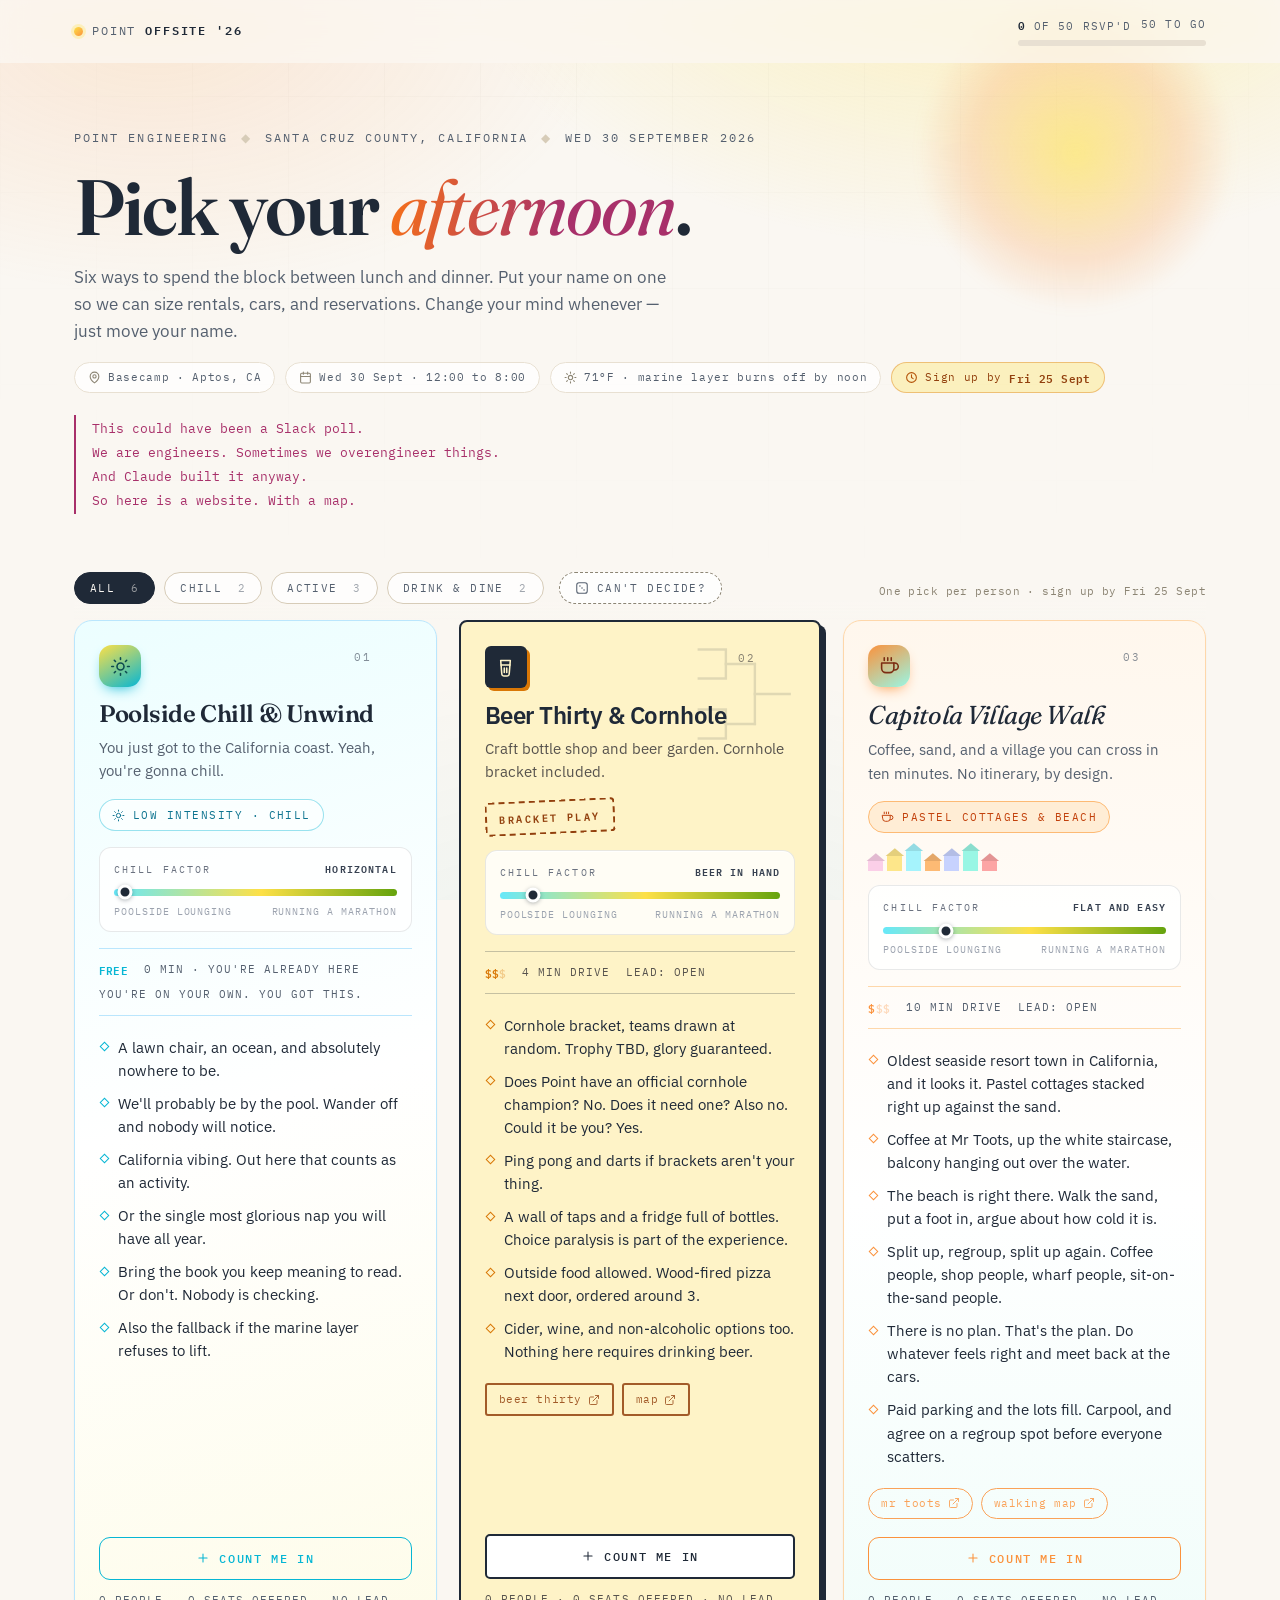
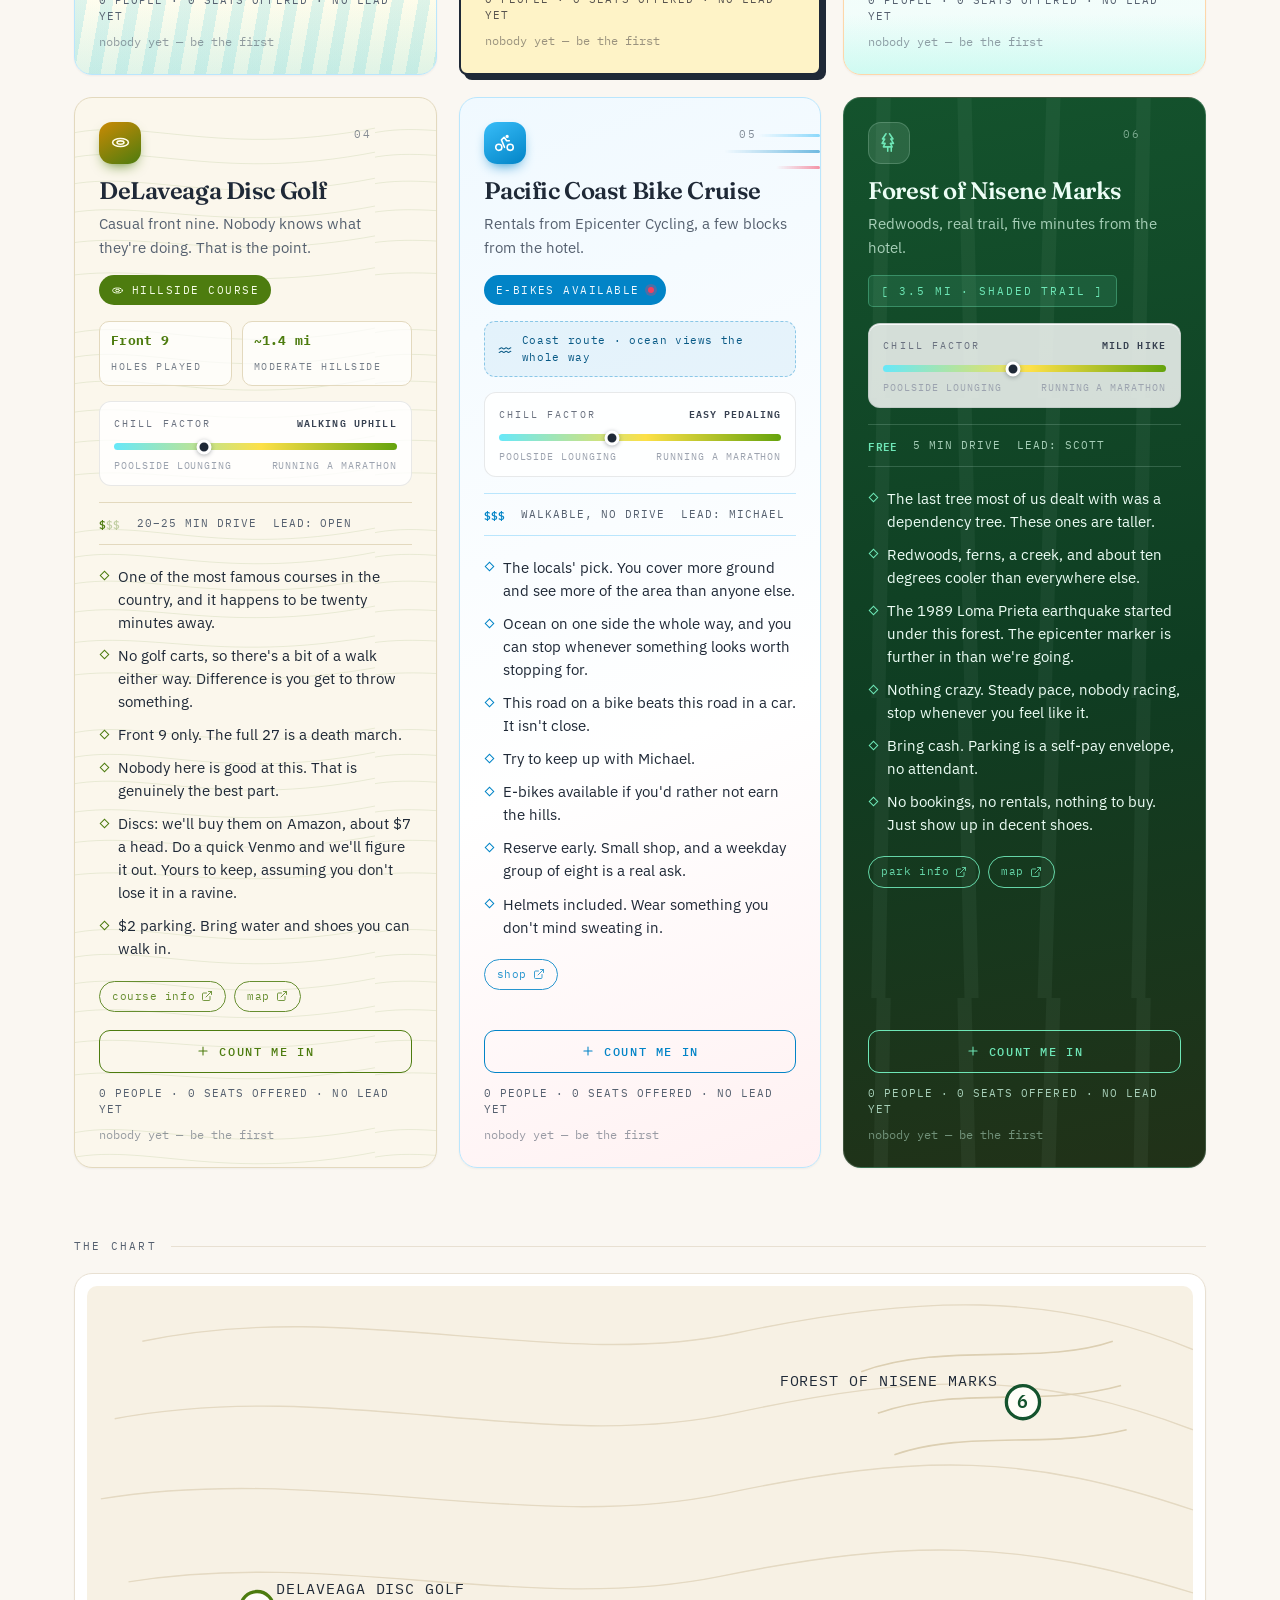
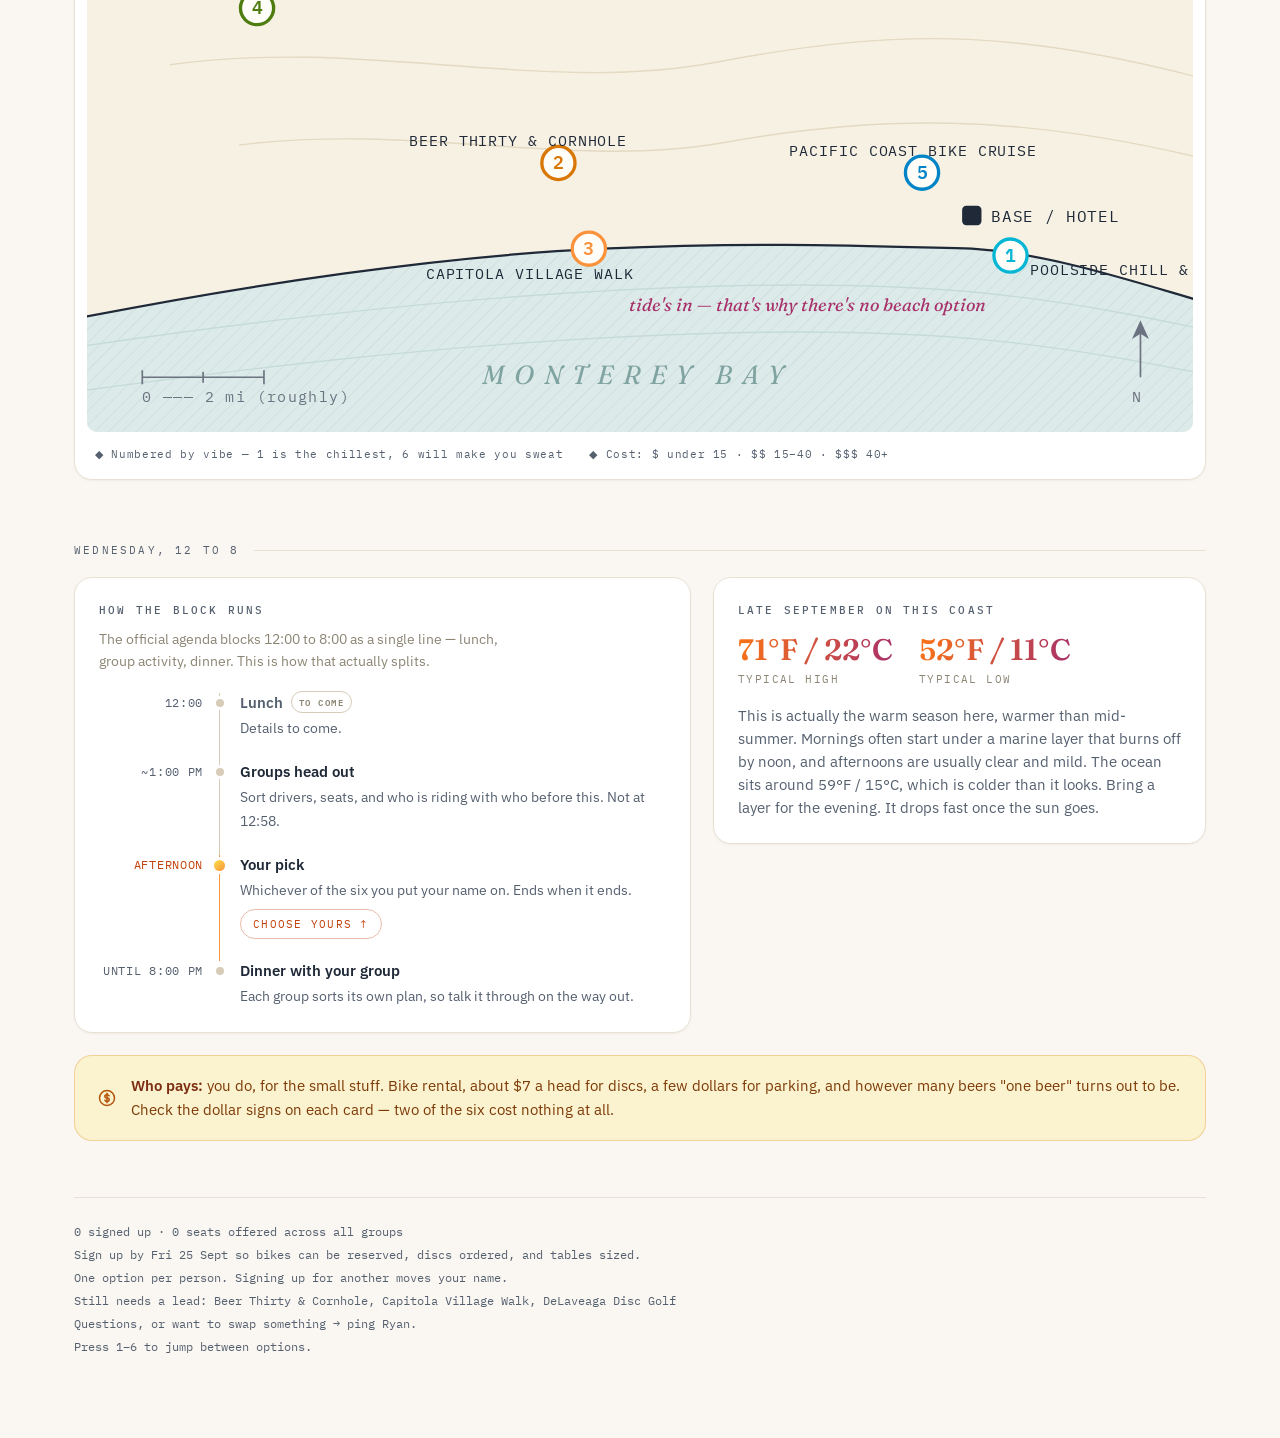
==== index.html @ a141d9a4 "Add offsite sign-up page with Google Sheet backend Co-authored-by: Cursor <cursoragent@cursor.com>" ====
<!DOCTYPE html>
<html lang="en">

<head>
    <meta charset="utf-8">
    <meta name="viewport" content="width=device-width, initial-scale=1">
    <title>Santa Cruz Offsite 2026 · Pick your afternoon</title>
    <meta name="description"
        content="Six ways to spend the afternoon at the Point engineering offsite in Aptos, California. Pick one.">
    <meta name="theme-color" content="#FAF7F2">

    <!-- Slack/link previews. og:image has to be absolute — relative paths
         unfurl unreliably. Update both URLs if the site moves. -->
    <meta property="og:type" content="website">
    <meta property="og:url" content="https://ryan-evans-point.github.io/eng-offsite-9-2026/">
    <meta property="og:title" content="Pick your afternoon">
    <meta property="og:description"
        content="Six ways to spend Wednesday afternoon in Santa Cruz County. Put your name on one.">
    <meta property="og:image" content="https://ryan-evans-point.github.io/eng-offsite-9-2026/og.png">
    <meta property="og:image:width" content="1200">
    <meta property="og:image:height" content="630">
    <meta name="twitter:card" content="summary_large_image">

    <link rel="preconnect" href="https://fonts.googleapis.com">
    <link rel="preconnect" href="https://fonts.gstatic.com" crossorigin>
    <link
        href="https://fonts.googleapis.com/css2?family=Fraunces:ital,opsz,wght@0,9..144,400;0,9..144,600;1,9..144,400;1,9..144,600&family=IBM+Plex+Mono:wght@400;500;600&family=IBM+Plex+Sans:wght@400;500;600&display=swap"
        rel="stylesheet">
    <link rel="stylesheet" href="styles.css">
    <link rel="icon"
        href="data:image/svg+xml,<svg xmlns='http://www.w3.org/2000/svg' viewBox='0 0 32 32'><circle cx='16' cy='16' r='11' fill='%23FDE047'/><circle cx='16' cy='16' r='7' fill='%23FB923C'/></svg>">
</head>

<body>

    <!-- ============================= sticky header ============================= -->
    <header class="topbar" id="topbar">
        <div class="wrap bar">
            <a class="brand" href="#top"><span class="mark"></span> Point <b>Offsite '26</b></a>

            <div class="bar-right">
                <div class="rsvp" title="Headcount across all six options">
                    <div class="rsvp-line"><span><b id="rsvpCount">0</b> of 50 RSVP'd</span><span id="rsvpLeft"></span>
                    </div>
                    <div class="rsvp-track" id="rsvpTrack"></div>
                </div>
            </div>
        </div>
    </header>

    <main class="wrap" id="top">

        <!-- ============================= hero ============================= -->
        <section class="hero">
            <div class="sun" aria-hidden="true"></div>

            <p class="eyebrow">
                <span>Point Engineering</span><span class="dot">◆</span>
                <span>Santa Cruz County, California</span><span class="dot">◆</span>
                <span>Wed 30 September 2026</span>
            </p>

            <h1>Pick your <em>afternoon</em>.</h1>

            <p class="standfirst">
                Six ways to spend the block between lunch and dinner. Put your name on one so we can size
                rentals, cars, and reservations. Change your mind whenever — just move your name.
            </p>

            <div class="venue">
                <span>
                    <svg viewBox="0 0 24 24" fill="none" stroke="currentColor" stroke-width="2" stroke-linecap="round"
                        stroke-linejoin="round" aria-hidden="true">
                        <path d="M20 10c0 6-8 12-8 12s-8-6-8-12a8 8 0 0 1 16 0Z" />
                        <circle cx="12" cy="10" r="3" />
                    </svg>
                    Basecamp · Aptos, CA
                </span>
                <span>
                    <svg viewBox="0 0 24 24" fill="none" stroke="currentColor" stroke-width="2" stroke-linecap="round"
                        stroke-linejoin="round" aria-hidden="true">
                        <rect x="3" y="4" width="18" height="18" rx="2" />
                        <path d="M16 2v4M8 2v4M3 10h18" />
                    </svg>
                    Wed 30 Sept · 12:00 to 8:00
                </span>
                <span>
                    <svg viewBox="0 0 24 24" fill="none" stroke="currentColor" stroke-width="2" stroke-linecap="round"
                        stroke-linejoin="round" aria-hidden="true">
                        <circle cx="12" cy="12" r="4" />
                        <path
                            d="M12 2v2M12 20v2M4.9 4.9l1.4 1.4M17.7 17.7l1.4 1.4M2 12h2M20 12h2M4.9 19.1l1.4-1.4M17.7 6.3l1.4-1.4" />
                    </svg>
                    71°F · marine layer burns off by noon
                </span>
                <span class="due">
                    <svg viewBox="0 0 24 24" fill="none" stroke="currentColor" stroke-width="2"
                        stroke-linecap="round" stroke-linejoin="round" aria-hidden="true">
                        <circle cx="12" cy="12" r="9" />
                        <path d="M12 7v5l3 2" />
                    </svg>
                    Sign up by <b id="deadlineChip"></b>
                </span>
            </div>

            <p class="confession">
                This could have been a Slack poll.<br>
                We are engineers. Sometimes we overengineer things.<br>
                And Claude built it anyway.<br>
                So here is a website. With a map.
            </p>

        </section>

        <!-- ============================= filters ============================= -->
        <div class="rail" role="group" aria-label="Filter activities">
            <button class="pill" data-filter="all" aria-pressed="true">All <span class="n">6</span></button>
            <button class="pill" data-filter="chill" aria-pressed="false">Chill <span class="n"></span></button>
            <button class="pill" data-filter="active" aria-pressed="false">Active <span class="n"></span></button>
            <button class="pill" data-filter="dine" aria-pressed="false">Drink &amp; Dine <span
                    class="n"></span></button>
            <button class="dice" id="pickForMe" type="button">
                <svg viewBox="0 0 24 24" fill="none" stroke="currentColor" stroke-width="1.8" stroke-linecap="round"
                    stroke-linejoin="round" aria-hidden="true">
                    <rect x="3" y="3" width="18" height="18" rx="4" />
                    <circle cx="8.5" cy="8.5" r="1.3" fill="currentColor" stroke="none" />
                    <circle cx="12" cy="12" r="1.3" fill="currentColor" stroke="none" />
                    <circle cx="15.5" cy="15.5" r="1.3" fill="currentColor" stroke="none" />
                </svg>
                Can't decide?
            </button>
            <span class="spacer"></span>
            <span class="hint" id="pickHint">One pick per person</span>
        </div>

        <!-- ============================= cards ============================= -->
        <div class="grid" id="grid"></div>

        <!-- ============================= map ============================= -->
        <section class="sec">
            <p class="sec-label">The chart</p>
            <div class="chart">
                <svg viewBox="0 0 800 540" role="img"
                    aria-label="Stylized chart of Aptos and the surrounding coast showing the six activity locations.">
                    <defs>
                        <pattern id="hatch" width="7" height="7" patternTransform="rotate(45)"
                            patternUnits="userSpaceOnUse">
                            <line x1="0" y1="0" x2="0" y2="7" stroke="#B7CBC9" stroke-width="1" />
                        </pattern>
                        <clipPath id="seaClip">
                            <path
                                d="M-20 460 C 120 432, 260 412, 373 407 S 560 405, 640 407 C 700 411, 760 432, 820 449 L 820 560 L -20 560 Z" />
                        </clipPath>
                    </defs>

                    <rect x="0" y="0" width="800" height="540" fill="#F7F1E4" />

                    <g fill="none" stroke="#E4D9C2" stroke-width="1">
                        <path d="M40 40 C 190 8, 340 62, 470 34 S 700 4, 800 46" />
                        <path d="M20 96 C 180 66, 330 122, 468 92 S 690 62, 800 104" />
                        <path d="M10 154 C 170 128, 320 180, 462 150 S 682 122, 800 162" />
                        <path d="M30 214 C 180 190, 320 238, 458 210 S 676 184, 800 222" />
                        <path d="M60 274 C 200 254, 330 296, 456 272 S 668 248, 800 282" />
                        <path d="M110 332 C 240 316, 350 350, 462 330 S 672 310, 800 340" />
                    </g>
                    <g fill="none" stroke="#DCCFB2" stroke-width="1.2">
                        <path d="M560 62 C 620 40, 690 58, 742 40" />
                        <path d="M572 92 C 628 72, 692 88, 748 72" />
                        <path d="M584 122 C 636 104, 694 118, 752 104" />
                    </g>

                    <g clip-path="url(#seaClip)">
                        <rect x="0" y="380" width="800" height="180" fill="#DCEAE9" />
                        <rect x="0" y="380" width="800" height="180" fill="url(#hatch)" opacity=".45" />
                        <g fill="none" stroke="#C6DBD9" stroke-width="1">
                            <path d="M-20 480 C 140 456, 300 438, 460 434 S 700 442, 820 468" />
                            <path d="M-20 512 C 140 490, 300 472, 460 468 S 700 476, 820 500" />
                        </g>
                    </g>

                    <path d="M-20 460 C 120 432, 260 412, 373 407 S 560 405, 640 407 C 700 411, 760 432, 820 449"
                        fill="none" stroke="#1F2937" stroke-width="1.6" />

                    <text x="286" y="505" font-family="Fraunces,Georgia,serif" font-style="italic" font-size="19"
                        letter-spacing="7" fill="#7FA3A0">MONTEREY BAY</text>
                    <text x="392" y="452" font-family="Fraunces,Georgia,serif" font-style="italic" font-size="13"
                        fill="#A8306A">tide's in — that's why there's no beach option</text>

                    <g stroke="#6B7280" fill="#6B7280">
                        <line x1="762" y1="500" x2="762" y2="466" stroke-width="1.2" />
                        <path d="M762 460 l5 11 l-5 -3 l-5 3 Z" />
                        <text x="756" y="518" font-family="IBM Plex Mono,monospace" font-size="11"
                            stroke="none">N</text>
                    </g>
                    <g stroke="#6B7280" stroke-width="1.2" fill="none">
                        <line x1="40" y1="500" x2="128" y2="500" />
                        <line x1="40" y1="495" x2="40" y2="505" />
                        <line x1="84" y1="496" x2="84" y2="504" />
                        <line x1="128" y1="495" x2="128" y2="505" />
                    </g>
                    <text x="40" y="518" font-family="IBM Plex Mono,monospace" font-size="10.5" letter-spacing="1"
                        fill="#6B7280">0 ——— 2 mi (roughly)</text>

                    <g>
                        <rect x="633" y="376" width="14" height="14" rx="3" fill="#1F2937" />
                        <text x="654" y="388" font-family="IBM Plex Mono,monospace" font-size="11.5" letter-spacing=".5"
                            fill="#1F2937">BASE / HOTEL</text>
                    </g>

                    <g id="pins"></g>
                </svg>
                <div class="legend">
                    <span>◆ Numbered by vibe — 1 is the chillest, 6 will make you sweat</span>
                    <span>◆ Cost: $ under 15 · $$ 15–40 · $$$ 40+</span>
                </div>
            </div>
        </section>

        <!-- ============================= conditions ============================= -->
        <section class="sec">
            <p class="sec-label">Wednesday, 12 to 8</p>
            <div class="strip">
                <div class="panel">
                    <h3>How the block runs</h3>
                    <p class="panel-note">The official agenda blocks 12:00 to 8:00 as a single line — lunch, group
                        activity, dinner. This is how that actually splits.</p>
                    <ul class="tl" id="schedule"></ul>
                </div>
                <div class="panel">
                    <h3>Late September on this coast</h3>
                    <div class="temps">
                        <span class="temp"><span class="v">71°F / 22°C</span><span class="k">Typical high</span></span>
                        <span class="temp"><span class="v">52°F / 11°C</span><span class="k">Typical low</span></span>
                    </div>
                    <p class="wx">
                        This is actually the warm season here, warmer than mid-summer. Mornings often start under a
                        marine layer that burns off by noon, and afternoons are usually clear and mild. The ocean sits
                        around 59°F / 15°C, which is colder than it looks. Bring a layer for the evening. It drops fast
                        once the sun goes.
                    </p>
                </div>
            </div>

            <div class="paynote">
                <svg viewBox="0 0 24 24" fill="none" stroke="currentColor" stroke-width="1.8" stroke-linecap="round"
                    stroke-linejoin="round" aria-hidden="true">
                    <circle cx="12" cy="12" r="9" />
                    <path
                        d="M14.6 9.4A2.6 2.6 0 0 0 12 8c-1.4 0-2.6.8-2.6 2s1.2 2 2.6 2 2.6.9 2.6 2-1.2 2-2.6 2a2.6 2.6 0 0 1-2.6-1.4" />
                    <path d="M12 6.4v11.2" />
                </svg>
                <p>
                    <b>Who pays:</b> you do, for the small stuff. Bike rental, about $7 a head for discs, a few dollars
                    for parking, and however many beers "one beer" turns out to be. Check the dollar signs on each card
                    — two of the six cost nothing at all.
                </p>
            </div>
        </section>

        <p class="foot" id="foot"></p>
    </main>

    <!-- ============================= sign-up modal ============================= -->
    <div class="scrim" id="scrim" role="dialog" aria-modal="true" aria-labelledby="modalTitle">
        <div class="modal" role="document">
            <div class="modal-top">
                <span class="glyph" id="modalGlyph" aria-hidden="true"></span>
                <div>
                    <h3 id="modalTitle">—</h3>
                    <p class="sub" id="modalSub">Sign up</p>
                </div>
            </div>

            <div class="moving" id="moving">
                <svg viewBox="0 0 24 24" fill="none" stroke="currentColor" stroke-width="2" stroke-linecap="round"
                    stroke-linejoin="round" aria-hidden="true">
                    <path d="M12 9v4M12 17h.01" />
                    <path d="M10.3 3.9 1.8 18a2 2 0 0 0 1.7 3h17a2 2 0 0 0 1.7-3L13.7 3.9a2 2 0 0 0-3.4 0Z" />
                </svg>
                <span id="movingText"></span>
            </div>

            <div class="f">
                <label for="fName">Your name</label>
                <input type="text" id="fName" placeholder="e.g. Ryan Evans" autocomplete="off" spellcheck="false">
                <label class="check" style="margin-top:10px">
                    <input type="checkbox" id="fAnon"> Keep me anonymous. I'll still count toward the headcount.
                </label>
            </div>

            <div class="f">
                <label class="check">
                    <input type="checkbox" id="fDrive"> I have a vehicle and can shuttle people
                </label>
                <div class="seatrow">
                    <label for="fSeats">Open seats</label>
                    <input type="number" id="fSeats" min="0" max="12" step="1" value="3" disabled>
                </div>
                <p class="hint">Not counting yourself.</p>
            </div>

            <div class="f">
                <label class="check">
                    <input type="checkbox" id="fLead"> I'll lead this one, including sorting lunch and dinner for the
                    group
                </label>
            </div>

            <div class="f">
                <label for="fNote">Anything else? (optional)</label>
                <textarea id="fNote" placeholder="Timing constraints, gear you can bring, questions…"></textarea>
            </div>

            <p class="err" id="fErr"></p>

            <div class="acts">
                <button class="btn btn-quiet" id="btnCancel" type="button">Cancel</button>
                <button class="btn btn-primary" id="btnSave" type="button">Sign me up</button>
            </div>
            <button class="btn btn-leave" id="btnLeave" type="button">Take my name off this one</button>
        </div>
    </div>

    <div class="toast" id="toast" role="status" aria-live="polite"></div>

    <script src="app.js"></script>
</body>

</html>
---- styles.css ----
/* ============================================================
   Santa Cruz Offsite — California Sun & Tech Editorial
   ============================================================ */

:root {
    --sand: #FAF7F2;
    --sand-2: #F4EEE4;
    --paper: #FFFFFF;

    --ink: #1F2937;
    --ink-2: #55606F;
    --ink-3: #8C8574;

    --line: #E8E0D2;
    --line-2: #D7CCB8;

    --accent: #A8306A;
    --kelp: #3F6B54;

    --shadow-sm: 0 1px 2px rgba(31, 41, 55, .05);
    --shadow-md: 0 6px 20px -8px rgba(31, 41, 55, .18);
    --shadow-lg: 0 22px 48px -20px rgba(31, 41, 55, .32);

    --spring: cubic-bezier(.34, 1.4, .64, 1);
    --ease: cubic-bezier(.2, .8, .25, 1);

    --radius: 18px;
}

* {
    box-sizing: border-box
}

html {
    -webkit-text-size-adjust: 100%;
    scroll-behavior: smooth;
    /* clip (not hidden) so the hero sun can bleed off-canvas without killing sticky */
    overflow-x: clip;
}

body {
    margin: 0;
    background: var(--sand);
    color: var(--ink);
    font-family: "IBM Plex Sans", system-ui, -apple-system, sans-serif;
    font-size: 16px;
    line-height: 1.55;
    -webkit-font-smoothing: antialiased;
}

/* organic grid + sun wash */
body::before {
    content: "";
    position: fixed;
    inset: 0;
    z-index: -2;
    pointer-events: none;
    background:
        radial-gradient(900px 520px at 78% -8%, rgba(253, 224, 71, .34), transparent 62%),
        radial-gradient(760px 460px at 12% 2%, rgba(251, 146, 60, .16), transparent 60%),
        radial-gradient(1100px 700px at 50% 120%, rgba(6, 182, 212, .07), transparent 60%);
}

body::after {
    content: "";
    position: fixed;
    inset: 0;
    z-index: -1;
    pointer-events: none;
    opacity: .5;
    background-image:
        linear-gradient(to right, rgba(140, 133, 116, .09) 1px, transparent 1px),
        linear-gradient(to bottom, rgba(140, 133, 116, .09) 1px, transparent 1px);
    background-size: 96px 96px;
    -webkit-mask-image: radial-gradient(1200px 800px at 50% 0%, #000 0%, transparent 78%);
    mask-image: radial-gradient(1200px 800px at 50% 0%, #000 0%, transparent 78%);
}

.mono {
    font-family: "IBM Plex Mono", ui-monospace, monospace
}

.wrap {
    max-width: 1180px;
    margin: 0 auto;
    padding: 0 24px
}

a {
    color: inherit
}

::selection {
    background: rgba(253, 224, 71, .55)
}

/* ------------------------------------------------------------
   Sticky header
   ------------------------------------------------------------ */
.topbar {
    position: sticky;
    top: 0;
    z-index: 40;
    background: rgba(250, 247, 242, .82);
    backdrop-filter: saturate(180%) blur(14px);
    -webkit-backdrop-filter: saturate(180%) blur(14px);
    border-bottom: 1px solid transparent;
    transition: border-color .25s, box-shadow .25s;
}

.topbar.stuck {
    border-bottom-color: var(--line);
    box-shadow: 0 8px 24px -22px rgba(31, 41, 55, .5)
}

.bar {
    display: flex;
    align-items: center;
    gap: 18px;
    height: 62px
}

.brand {
    display: flex;
    align-items: center;
    gap: 9px;
    font-family: "IBM Plex Mono", monospace;
    font-size: 11.5px;
    letter-spacing: .16em;
    text-transform: uppercase;
    color: var(--ink-2);
    text-decoration: none;
    white-space: nowrap;
}

.brand b {
    color: var(--ink);
    font-weight: 600
}

.brand .mark {
    width: 9px;
    height: 9px;
    border-radius: 50%;
    background: linear-gradient(140deg, #FDE047, #FB923C);
    box-shadow: 0 0 0 3px rgba(253, 224, 71, .28);
    flex: 0 0 auto;
}

.bar-right {
    margin-left: auto;
    display: flex;
    align-items: center;
    gap: 14px
}

.rsvp {
    display: flex;
    flex-direction: column;
    gap: 5px;
    min-width: 168px
}

.rsvp-line {
    font-family: "IBM Plex Mono", monospace;
    font-size: 11px;
    letter-spacing: .1em;
    text-transform: uppercase;
    color: var(--ink-2);
    display: flex;
    justify-content: space-between;
    gap: 10px;
}

.rsvp-line b {
    color: var(--ink);
    font-weight: 600
}

.rsvp-track {
    display: flex;
    gap: 1.5px;
    height: 6px;
    border-radius: 99px;
    background: var(--line);
    overflow: hidden;
    cursor: default;
}

.rsvp-track i {
    display: block;
    height: 100%;
    width: 0;
    transition: width .7s var(--ease);
}

.rsvp-track i:first-child {
    border-radius: 99px 0 0 99px
}

.rsvp-track i:last-child {
    border-radius: 0 99px 99px 0
}

:focus-visible {
    outline: 2px solid var(--ink);
    outline-offset: 2px;
    border-radius: 4px
}

/* ------------------------------------------------------------
   Hero
   ------------------------------------------------------------ */
.hero {
    padding: 66px 0 10px;
    position: relative
}

.sun {
    position: absolute;
    top: -70px;
    right: -30px;
    width: 320px;
    height: 320px;
    border-radius: 50%;
    background: radial-gradient(circle at 50% 50%, rgba(253, 224, 71, .55), rgba(251, 146, 60, .22) 46%, transparent 70%);
    filter: blur(6px);
    pointer-events: none;
    animation: breathe 9s ease-in-out infinite;
}

@keyframes breathe {

    50% {
        transform: scale(1.08)
    }
}

.eyebrow {
    display: flex;
    flex-wrap: wrap;
    align-items: center;
    gap: 8px 13px;
    font-family: "IBM Plex Mono", monospace;
    font-size: 11.5px;
    letter-spacing: .18em;
    text-transform: uppercase;
    color: var(--ink-2);
    margin: 0 0 22px;
}

.eyebrow .dot {
    color: var(--line-2)
}

h1 {
    font-family: Fraunces, Georgia, serif;
    font-optical-sizing: auto;
    font-weight: 600;
    font-size: clamp(2.7rem, 7.2vw, 4.9rem);
    line-height: .96;
    letter-spacing: -.025em;
    margin: 0 0 20px;
    max-width: 15ch;
}

h1 em {
    font-style: italic;
    font-weight: 400;
    background: linear-gradient(100deg, #F97316, #A8306A 60%);
    -webkit-background-clip: text;
    background-clip: text;
    color: transparent;
}

.standfirst {
    font-size: 1.08rem;
    max-width: 60ch;
    margin: 0 0 18px;
    color: var(--ink-2)
}

.venue {
    display: flex;
    flex-wrap: wrap;
    gap: 8px 10px;
    margin: 0 0 22px
}

.venue span {
    display: inline-flex;
    align-items: center;
    gap: 7px;
    background: rgba(255, 255, 255, .72);
    border: 1px solid var(--line);
    border-radius: 99px;
    padding: 6px 13px;
    font-family: "IBM Plex Mono", monospace;
    font-size: 11px;
    letter-spacing: .06em;
    color: var(--ink-2);
}

.venue svg {
    width: 13px;
    height: 13px;
    color: var(--ink-3)
}

.venue .due {
    background: rgba(253, 224, 71, .3);
    border-color: rgba(217, 119, 6, .4);
    color: #92400E
}

.venue .due svg {
    color: #B45309
}

.venue .due b {
    font-weight: 600;
    letter-spacing: .04em
}

.confession {
    font-family: "IBM Plex Mono", monospace;
    font-size: 12.5px;
    line-height: 1.9;
    color: var(--accent);
    border-left: 2px solid var(--accent);
    padding: 2px 0 2px 16px;
    margin: 0 0 34px;
    max-width: 62ch;
}

/* ------------------------------------------------------------
   Filter rail
   ------------------------------------------------------------ */
.rail {
    position: sticky;
    top: 62px;
    z-index: 30;
    display: flex;
    flex-wrap: wrap;
    align-items: center;
    gap: 9px;
    padding: 14px 0 16px;
    background: linear-gradient(var(--sand) 70%, rgba(250, 247, 242, 0));
}

.pill {
    font-family: "IBM Plex Mono", monospace;
    font-size: 11px;
    letter-spacing: .13em;
    text-transform: uppercase;
    background: rgba(255, 255, 255, .8);
    border: 1px solid var(--line-2);
    color: var(--ink-2);
    padding: 8px 15px;
    border-radius: 99px;
    cursor: pointer;
    transition: transform .3s var(--spring), background .18s, color .18s, border-color .18s;
}

.pill:hover {
    transform: translateY(-2px);
    border-color: var(--ink-3)
}

.pill[aria-pressed=true] {
    background: var(--ink);
    border-color: var(--ink);
    color: var(--sand)
}

.pill .n {
    opacity: .55;
    margin-left: 7px
}

.dice {
    display: inline-flex;
    align-items: center;
    gap: 8px;
    font-family: "IBM Plex Mono", monospace;
    font-size: 11px;
    letter-spacing: .13em;
    text-transform: uppercase;
    background: rgba(255, 255, 255, .8);
    border: 1px dashed var(--ink-3);
    color: var(--ink-2);
    padding: 8px 15px;
    border-radius: 99px;
    cursor: pointer;
    margin-left: 6px;
    transition: transform .3s var(--spring), color .18s, border-color .18s, background .18s;
}

.dice svg {
    width: 14px;
    height: 14px
}

.dice:hover {
    transform: translateY(-2px) rotate(-2deg);
    color: var(--ink);
    border-color: var(--ink);
    border-style: solid;
}

.dice:disabled {
    opacity: .55;
    cursor: default;
    transform: none
}

.rail .spacer {
    flex: 1
}

.rail .hint {
    font-family: "IBM Plex Mono", monospace;
    font-size: 11px;
    color: var(--ink-3);
    letter-spacing: .04em
}

/* ------------------------------------------------------------
   Card grid
   ------------------------------------------------------------ */
.grid {
    display: grid;
    grid-template-columns: repeat(auto-fill, minmax(340px, 1fr));
    gap: 22px;
    padding-bottom: 8px;
}

.card {
    --accent: var(--ink);
    --accent-2: var(--ink-2);
    --surface: var(--paper);
    --card-ink: var(--ink);
    --card-ink-2: var(--ink-2);
    --card-line: var(--line);

    position: relative;
    isolation: isolate;
    overflow: hidden;
    display: flex;
    flex-direction: column;
    background: var(--surface);
    color: var(--card-ink);
    border: 1px solid var(--card-line);
    border-radius: var(--radius);
    padding: 24px 24px 20px;
    box-shadow: var(--shadow-sm);
    scroll-margin-top: 130px;
    transition: transform .4s var(--spring), box-shadow .35s var(--ease), border-color .25s, opacity .3s;
}

.card:hover,
.card.lit {
    transform: translateY(-5px);
    box-shadow: var(--shadow-md);
    border-color: var(--accent)
}

.card.hidden {
    display: none
}

/* dim the roads not taken once you've picked */
.grid.picked .card:not(.mine) {
    opacity: .62
}

.grid.picked .card:not(.mine):hover {
    opacity: 1
}

.card.mine {
    border-color: var(--accent);
    box-shadow: 0 0 0 2px var(--accent), var(--shadow-md)
}

.card-head {
    display: flex;
    align-items: flex-start;
    gap: 12px;
    margin-bottom: 14px
}

.glyph {
    width: 42px;
    height: 42px;
    flex: 0 0 42px;
    border-radius: 13px;
    display: grid;
    place-items: center;
    background: var(--accent);
    color: #fff;
    box-shadow: 0 6px 14px -6px var(--accent);
}

.glyph svg {
    width: 21px;
    height: 21px
}

.share {
    background: transparent;
    border: 1px solid var(--card-line);
    border-radius: 50%;
    width: 28px;
    height: 28px;
    flex: 0 0 28px;
    display: grid;
    place-items: center;
    color: var(--card-ink-2);
    cursor: pointer;
    opacity: 0;
    transition: opacity .2s, color .18s, border-color .18s, transform .3s var(--spring);
}

.share svg {
    width: 14px;
    height: 14px
}

.card:hover .share,
.card:focus-within .share {
    opacity: .75
}

.share:hover {
    opacity: 1 !important;
    color: var(--accent);
    border-color: var(--accent);
    transform: translateY(-2px)
}

.share:focus-visible {
    opacity: 1
}

.card-num {
    margin-left: auto;
    font-family: "IBM Plex Mono", monospace;
    font-size: 11px;
    letter-spacing: .16em;
    color: var(--card-ink-2);
    opacity: .7;
    padding-top: 4px;
}

.card h2 {
    font-family: Fraunces, Georgia, serif;
    font-weight: 600;
    font-size: 1.5rem;
    line-height: 1.1;
    letter-spacing: -.018em;
    margin: 0;
}

.tagline {
    color: var(--card-ink-2);
    font-size: .95rem;
    margin: 8px 0 16px
}

/* theme badge */
.badge {
    display: inline-flex;
    align-items: center;
    gap: 8px;
    font-family: "IBM Plex Mono", monospace;
    font-size: 10.5px;
    letter-spacing: .14em;
    text-transform: uppercase;
    padding: 7px 12px;
    border-radius: 99px;
    background: var(--accent);
    color: #fff;
    margin-bottom: 16px;
    align-self: flex-start;
}

.badge svg {
    width: 13px;
    height: 13px
}

/* chill factor — same treatment on every card, themes deliberately don't touch it */
.gauge {
    background: rgba(255, 255, 255, .82);
    border: 1px solid rgba(31, 41, 55, .1);
    border-radius: 12px;
    padding: 13px 14px 11px;
    margin-bottom: 16px;
    box-shadow: inset 0 1px 0 rgba(255, 255, 255, .9);
}

.gauge-h {
    display: flex;
    align-items: baseline;
    justify-content: space-between;
    gap: 10px;
    font-family: "IBM Plex Mono", monospace;
    font-size: 9.5px;
    letter-spacing: .22em;
    text-transform: uppercase;
    color: #6B7280;
    margin-bottom: 11px;
}

.gauge-h b {
    font-size: 9.5px;
    letter-spacing: .12em;
    color: #374151;
    font-weight: 600;
    white-space: nowrap;
}

.gauge-h>span {
    white-space: nowrap
}

.gauge-track {
    position: relative;
    height: 7px;
    border-radius: 99px;
    background: linear-gradient(90deg, #67E8F9 0%, #FDE047 52%, #65A30D 100%);
}

.gauge-dot {
    position: absolute;
    top: 50%;
    width: 15px;
    height: 15px;
    border-radius: 50%;
    background: #1F2937;
    border: 3px solid #fff;
    transform: translate(-50%, -50%);
    box-shadow: 0 1px 4px rgba(31, 41, 55, .35);
}

.gauge-ends {
    display: flex;
    justify-content: space-between;
    gap: 10px;
    margin-top: 9px;
    font-family: "IBM Plex Mono", monospace;
    font-size: 9.5px;
    letter-spacing: .1em;
    text-transform: uppercase;
    color: #9CA3AF;
}

/* meta chips */
.chips {
    display: flex;
    flex-wrap: wrap;
    gap: 8px 16px;
    align-items: center;
    padding: 12px 0;
    border-top: 1px solid var(--card-line);
    border-bottom: 1px solid var(--card-line);
    font-family: "IBM Plex Mono", monospace;
    font-size: 11px;
    letter-spacing: .09em;
    text-transform: uppercase;
    color: var(--card-ink-2);
}

.chips .cost {
    color: var(--accent);
    font-weight: 600;
    letter-spacing: .02em
}

.chips .cost .off {
    opacity: .32
}

ul.notes {
    margin: 15px 0 0;
    padding: 0;
    list-style: none;
    font-size: .93rem
}

ul.notes li {
    position: relative;
    padding: 5px 0 5px 19px;
    color: var(--card-ink)
}

ul.notes li::before {
    content: "";
    position: absolute;
    left: 2px;
    top: 12.5px;
    width: 5px;
    height: 5px;
    border: 1px solid var(--accent);
    transform: rotate(45deg);
}

.links {
    margin-top: 15px;
    display: flex;
    flex-wrap: wrap;
    gap: 8px
}

.links a {
    display: inline-flex;
    align-items: center;
    gap: 6px;
    font-family: "IBM Plex Mono", monospace;
    font-size: 11px;
    letter-spacing: .05em;
    text-decoration: none;
    color: var(--accent);
    border: 1px solid currentColor;
    border-radius: 99px;
    padding: 6px 12px;
    opacity: .85;
    transition: transform .3s var(--spring), opacity .18s, background .18s;
}

.links a:hover {
    opacity: 1;
    transform: translateY(-2px)
}

.links a svg {
    width: 12px;
    height: 12px
}

/* footer of card */
.card-foot {
    margin-top: auto;
    padding-top: 18px
}

.join {
    width: 100%;
    display: flex;
    align-items: center;
    justify-content: center;
    gap: 9px;
    font-family: "IBM Plex Mono", monospace;
    font-size: 11.5px;
    letter-spacing: .14em;
    text-transform: uppercase;
    font-weight: 500;
    padding: 13px;
    border: 1.5px solid var(--accent);
    border-radius: 11px;
    background: transparent;
    color: var(--accent);
    cursor: pointer;
    transition: transform .3s var(--spring), background .18s, color .18s;
}

.join svg {
    width: 14px;
    height: 14px
}

.join:hover {
    background: var(--accent);
    color: #fff;
    transform: translateY(-2px)
}

.card.mine .join {
    background: var(--accent);
    color: #fff
}

.card.mine .join:hover {
    background: transparent;
    color: var(--accent)
}

.swap-note {
    margin: 9px 0 0;
    font-family: "IBM Plex Mono", monospace;
    font-size: 10.5px;
    letter-spacing: .05em;
    color: var(--card-ink-2);
    opacity: .8;
    display: none;
}

.grid.picked .card:not(.mine) .swap-note {
    display: block
}

.tally {
    margin-top: 12px;
    font-family: "IBM Plex Mono", monospace;
    font-size: 10.5px;
    letter-spacing: .1em;
    text-transform: uppercase;
    color: var(--card-ink-2);
}

.roster {
    margin-top: 7px;
    font-family: "IBM Plex Mono", monospace;
    font-size: 11.5px;
    color: var(--card-ink-2);
    line-height: 1.95;
    min-height: 1.9em;
}

.who {
    display: inline-flex;
    align-items: center;
    gap: 4px;
    color: var(--card-ink);
    margin-right: 4px
}

.ico {
    width: 16px;
    height: 11px;
    color: var(--accent);
    flex: 0 0 auto
}

.seats {
    color: var(--accent);
    font-weight: 600
}

.star {
    color: var(--accent)
}

.sep {
    opacity: .35;
    margin: 0 2px
}

.rnotes {
    margin-top: 8px;
    font-family: "IBM Plex Mono", monospace;
    font-size: 11px;
    color: var(--card-ink-2);
    line-height: 1.8
}

.rnotes span {
    display: block;
    font-style: italic
}

/* "you're in" flag */
.flag {
    position: absolute;
    top: 16px;
    right: -34px;
    transform: rotate(38deg);
    background: var(--accent);
    color: #fff;
    font-family: "IBM Plex Mono", monospace;
    font-size: 9.5px;
    letter-spacing: .18em;
    text-transform: uppercase;
    padding: 5px 38px;
    opacity: 0;
    transition: opacity .25s;
    z-index: 3;
}

.card.mine .flag {
    opacity: 1
}

/* ------------------------------------------------------------
   Card 1 — Poolside Chill (Mid-century resort)
   ------------------------------------------------------------ */
.t-pool {
    --accent: #06B6D4;
    --accent-2: #0E7490;
    --surface: linear-gradient(165deg, #ECFEFF 0%, #FFFFFF 46%, #FEFCE8 100%);
    --card-line: #BAE6FD;
}

.t-pool .badge {
    background: rgba(255, 255, 255, .55);
    color: #0E7490;
    border: 1px solid rgba(6, 182, 212, .4);
    backdrop-filter: blur(8px);
    -webkit-backdrop-filter: blur(8px);
    box-shadow: inset 0 1px 0 rgba(255, 255, 255, .9);
}

.t-pool .glyph {
    background: linear-gradient(150deg, #FDE047, #06B6D4);
    color: #0c4a4f
}

.t-pool .glyph svg {
    animation: spin 22s linear infinite
}

@keyframes spin {
    to {
        transform: rotate(360deg)
    }
}

.t-pool::after {
    /* pool water at the base */
    content: "";
    position: absolute;
    inset: auto 0 0 0;
    height: 74px;
    z-index: -1;
    background:
        repeating-linear-gradient(100deg, rgba(6, 182, 212, .13) 0 12px, transparent 12px 26px),
        linear-gradient(transparent, rgba(6, 182, 212, .12));
}

/* ------------------------------------------------------------
   Card 2 — Beer Thirty (Neo-brutalist bracket board)
   ------------------------------------------------------------ */
.t-beer {
    --accent: #D97706;
    --accent-2: #92400E;
    --surface: #FEF3C7;
    --card-ink: #1F2937;
    --card-ink-2: #57534E;
    --card-line: #1F2937;
    border-width: 2px;
    border-radius: 8px;
    box-shadow: 5px 5px 0 #1F2937;
}

.t-beer:hover,
.t-beer.lit {
    box-shadow: 8px 8px 0 #1F2937;
    border-color: #1F2937
}

.t-beer.mine {
    box-shadow: 5px 5px 0 #D97706;
    border-color: #1F2937
}

.t-beer h2 {
    font-family: "IBM Plex Sans", sans-serif;
    font-weight: 600;
    letter-spacing: -.02em
}

.t-beer .glyph {
    background: #1F2937;
    border-radius: 6px;
    box-shadow: 3px 3px 0 #D97706;
    color: #FEF3C7
}

.t-beer .badge {
    background: transparent;
    color: #92400E;
    border: 2px dashed #92400E;
    border-radius: 4px;
    transform: rotate(-2.5deg);
    font-weight: 600;
    box-shadow: inset 0 0 0 2px rgba(254, 243, 199, .6);
}

.t-beer .chips {
    border-color: rgba(31, 41, 55, .25)
}

.t-beer .join {
    border-radius: 5px;
    border-width: 2px;
    border-color: #1F2937;
    color: #1F2937;
    background: #fff
}

.t-beer .join:hover,
.t-beer.mine .join {
    background: #1F2937;
    color: #FEF3C7
}

.t-beer.mine .join:hover {
    background: #D97706;
    color: #1F2937
}

.t-beer .links a {
    border-radius: 3px;
    border-width: 2px;
    color: #92400E
}

.t-beer::after {
    /* tournament bracket, faint, behind the copy */
    content: "";
    position: absolute;
    top: 14px;
    right: 10px;
    width: 116px;
    height: 116px;
    z-index: -1;
    opacity: .13;
    background-repeat: no-repeat;
    background-size: 116px 116px;
    background-image: url("data:image/svg+xml;utf8,<svg xmlns='http://www.w3.org/2000/svg' width='120' height='120' viewBox='0 0 120 120'><g fill='none' stroke='%231F2937' stroke-width='2.5' stroke-linecap='square'><path d='M6 14H34V44H6'/><path d='M34 29H64'/><path d='M6 76H34V106H6'/><path d='M34 91H64'/><path d='M64 29V91'/><path d='M64 60H100'/></g></svg>");
}

/* ------------------------------------------------------------
   Card 3 — Capitola Village (Pastel coastal)
   ------------------------------------------------------------ */
.t-capitola {
    --accent: #FB923C;
    --accent-2: #C2410C;
    --surface: linear-gradient(180deg, #FFF7ED 0%, #FFFFFF 55%, #F0FDFA 100%);
    --card-line: #FED7AA;
}

.t-capitola h2 {
    font-style: italic;
    font-weight: 400;
    font-size: 1.62rem
}

.t-capitola .glyph {
    background: linear-gradient(150deg, #FB923C, #99F6E4);
    color: #7C2D12
}

.t-capitola .badge {
    background: #FFEDD5;
    color: #C2410C;
    border: 1px solid #FDBA74
}

/* row of little pastel cottages */
.cottages {
    display: flex;
    align-items: flex-end;
    gap: 4px;
    height: 26px;
    margin: -4px 0 14px
}

.cottages i {
    display: block;
    width: 15px;
    border-radius: 3px 3px 0 0;
    position: relative
}

.cottages i::before {
    content: "";
    position: absolute;
    left: -2px;
    right: -2px;
    top: -6px;
    height: 8px;
    background: inherit;
    clip-path: polygon(50% 0, 100% 100%, 0 100%);
    filter: brightness(.9);
}

.t-capitola::after {
    content: "";
    position: absolute;
    inset: auto 0 0 0;
    height: 60px;
    z-index: -1;
    background: linear-gradient(transparent, rgba(153, 246, 228, .38));
}

/* ------------------------------------------------------------
   Card 4 — DeLaveaga Disc Golf (Topographic)
   ------------------------------------------------------------ */
.t-disc {
    --accent: #4D7C0F;
    --accent-2: #CA8A04;
    --surface: #FBF7EC;
    --card-line: #E3D9BE;
}

.t-disc .glyph {
    background: linear-gradient(150deg, #CA8A04, #4D7C0F);
    color: #FEFCE8
}

.t-disc .badge {
    background: #4D7C0F;
    color: #F7FEE7
}

.t-disc::after {
    content: "";
    position: absolute;
    inset: 0;
    z-index: -1;
    opacity: .5;
    background-image: url("data:image/svg+xml;utf8,<svg xmlns='http://www.w3.org/2000/svg' width='300' height='200' viewBox='0 0 300 200'><g fill='none' stroke='%234D7C0F' stroke-opacity='0.22' stroke-width='1'><path d='M-20 40 C 60 12 140 66 320 26'/><path d='M-20 64 C 62 38 142 90 320 50'/><path d='M-20 90 C 64 66 144 116 320 76'/><path d='M-20 118 C 66 96 146 142 320 104'/><path d='M-20 148 C 68 128 148 170 320 134'/><path d='M-20 180 C 70 162 150 200 320 166'/></g></svg>");
    background-size: 300px 200px;
}

.stats {
    display: flex;
    gap: 10px;
    margin: 0 0 15px;
    flex-wrap: wrap
}

.stat {
    flex: 1 1 auto;
    min-width: 92px;
    background: rgba(255, 255, 255, .72);
    border: 1px solid var(--card-line);
    border-radius: 10px;
    padding: 9px 11px;
}

.stat b {
    display: block;
    font-family: "IBM Plex Mono", monospace;
    font-size: 13px;
    color: var(--accent);
    letter-spacing: .02em
}

.stat span {
    font-family: "IBM Plex Mono", monospace;
    font-size: 9.5px;
    letter-spacing: .16em;
    text-transform: uppercase;
    color: var(--card-ink-2);
    opacity: .8;
}

/* ------------------------------------------------------------
   Card 5 — E-Bike Cruise (Coastal cruiser)
   ------------------------------------------------------------ */
.t-bike {
    --accent: #0284C7;
    --accent-2: #38BDF8;
    --surface: linear-gradient(160deg, #F0F9FF 0%, #FFFFFF 60%, #FFF1F2 100%);
    --card-line: #BAE6FD;
}

.t-bike .glyph {
    background: linear-gradient(150deg, #38BDF8, #0284C7);
    color: #fff
}

.t-bike .badge {
    background: #0284C7;
    color: #F0F9FF
}

.t-bike .badge::after {
    content: "";
    width: 6px;
    height: 6px;
    border-radius: 50%;
    background: #F43F5E;
    box-shadow: 0 0 0 3px rgba(244, 63, 94, .3)
}

.speedlines {
    position: absolute;
    top: 30px;
    right: 0;
    width: 120px;
    height: 54px;
    z-index: -1;
    opacity: .55
}

.speedlines i {
    position: absolute;
    right: 0;
    height: 3px;
    border-radius: 99px;
    background: linear-gradient(90deg, transparent, #38BDF8);
    transition: transform .5s var(--spring), width .5s var(--ease);
}

.speedlines i:nth-child(1) {
    top: 6px;
    width: 62px
}

.speedlines i:nth-child(2) {
    top: 22px;
    width: 96px;
    background: linear-gradient(90deg, transparent, #0284C7)
}

.speedlines i:nth-child(3) {
    top: 38px;
    width: 44px;
    background: linear-gradient(90deg, transparent, #F43F5E)
}

.t-bike:hover .speedlines i,
.t-bike.lit .speedlines i {
    width: 120px;
    transform: translateX(6px)
}

.route {
    display: flex;
    align-items: center;
    gap: 10px;
    background: rgba(2, 132, 199, .07);
    border: 1px dashed rgba(2, 132, 199, .4);
    border-radius: 11px;
    padding: 10px 13px;
    margin-bottom: 15px;
    font-family: "IBM Plex Mono", monospace;
    font-size: 11px;
    letter-spacing: .06em;
    color: #075985;
}

.route svg {
    width: 14px;
    height: 14px;
    flex: 0 0 auto
}

/* ------------------------------------------------------------
   Card 6 — Nisene Marks (Dark redwood)
   ------------------------------------------------------------ */
.t-forest {
    --accent: #6EE7B7;
    --accent-2: #D1FAE5;
    --surface: linear-gradient(170deg, #14532D 0%, #0F3D22 55%, #451A03 190%);
    --card-ink: #ECFDF5;
    --card-ink-2: #A7CFB8;
    --card-line: rgba(209, 250, 229, .18);
}

.t-forest h2,
.t-forest .tagline,
.t-forest ul.notes li {
    color: var(--card-ink)
}

.t-forest .tagline {
    color: var(--card-ink-2)
}

.t-forest .glyph {
    background: rgba(209, 250, 229, .12);
    color: #6EE7B7;
    box-shadow: none;
    border: 1px solid rgba(209, 250, 229, .2)
}

.t-forest .badge {
    background: rgba(110, 231, 183, .12);
    color: #6EE7B7;
    border: 1px solid rgba(110, 231, 183, .35);
    border-radius: 5px;
    letter-spacing: .18em;
}

.t-forest .join {
    border-color: #6EE7B7;
    color: #6EE7B7
}

.t-forest .join:hover,
.t-forest.mine .join {
    background: #6EE7B7;
    color: #0F3D22
}

.t-forest.mine .join:hover {
    background: transparent;
    color: #6EE7B7
}

.t-forest .flag {
    color: #0F3D22
}

.t-forest .links a {
    opacity: .9
}

.t-forest::after {
    /* redwood trunks */
    content: "";
    position: absolute;
    inset: 0;
    z-index: -1;
    opacity: .5;
    background-image: url("data:image/svg+xml;utf8,<svg xmlns='http://www.w3.org/2000/svg' width='260' height='300' viewBox='0 0 260 300'><g fill='none' stroke='%23D1FAE5' stroke-opacity='0.1' stroke-width='14'><path d='M40 -20 L34 320'/><path d='M120 -20 L128 320'/><path d='M210 -20 L200 320'/></g></svg>");
    background-size: 260px 300px;
}

/* ------------------------------------------------------------
   Map
   ------------------------------------------------------------ */
.sec {
    margin: 62px 0 0
}

.sec-label {
    font-family: "IBM Plex Mono", monospace;
    font-size: 11px;
    letter-spacing: .2em;
    text-transform: uppercase;
    color: var(--ink-2);
    display: flex;
    align-items: center;
    gap: 14px;
    margin: 0 0 18px;
}

.sec-label::after {
    content: "";
    flex: 1;
    height: 1px;
    background: var(--line)
}

.chart {
    background: var(--paper);
    border: 1px solid var(--line);
    border-radius: var(--radius);
    padding: 12px;
    box-shadow: var(--shadow-sm);
    overflow: hidden;
}

.chart svg {
    display: block;
    width: 100%;
    height: auto;
    border-radius: 10px
}

.pin {
    cursor: pointer
}

.pin .halo {
    opacity: 0;
    transition: opacity .2s
}

.pin:hover .halo,
.pin.lit .halo {
    opacity: .18
}

.pin .head {
    fill: #FFFDF8;
    stroke-width: 2.4;
    transition: fill .2s
}

.pin:hover .head,
.pin.lit .head {
    fill: currentColor
}

.pin .num {
    font-family: "IBM Plex Mono", monospace;
    font-size: 13px;
    font-weight: 600;
    text-anchor: middle;
    fill: currentColor;
    transition: fill .2s;
}

.pin:hover .num,
.pin.lit .num {
    fill: #FFFDF8
}

.pin .lbl {
    font-family: "IBM Plex Mono", monospace;
    font-size: 11px;
    letter-spacing: .06em;
    fill: var(--ink)
}

.legend {
    display: flex;
    flex-wrap: wrap;
    gap: 10px 26px;
    padding: 14px 8px 4px;
    font-family: "IBM Plex Mono", monospace;
    font-size: 11px;
    letter-spacing: .06em;
    color: var(--ink-2);
}

/* ------------------------------------------------------------
   Conditions + plan
   ------------------------------------------------------------ */
.strip {
    display: grid;
    grid-template-columns: 1.25fr 1fr;
    gap: 22px;
    align-items: start
}

.panel {
    background: var(--paper);
    border: 1px solid var(--line);
    border-radius: var(--radius);
    padding: 24px;
    box-shadow: var(--shadow-sm);
}

.panel h3 {
    font-family: "IBM Plex Mono", monospace;
    font-size: 11px;
    letter-spacing: .2em;
    text-transform: uppercase;
    color: var(--ink-2);
    margin: 0 0 16px;
    font-weight: 500;
}

.temps {
    display: flex;
    gap: 26px;
    margin-bottom: 14px;
    flex-wrap: wrap
}

.temp .v {
    font-family: Fraunces, Georgia, serif;
    font-size: 1.85rem;
    font-weight: 600;
    line-height: 1;
    display: block;
    background: linear-gradient(100deg, #F97316, #A8306A);
    -webkit-background-clip: text;
    background-clip: text;
    color: transparent;
}

.temp .k {
    font-family: "IBM Plex Mono", monospace;
    font-size: 10.5px;
    letter-spacing: .14em;
    text-transform: uppercase;
    color: var(--ink-3);
}

.wx {
    font-size: .93rem;
    color: var(--ink-2);
    margin: 0
}

.panel-note {
    font-size: .88rem;
    color: var(--ink-3);
    margin: -6px 0 20px;
    max-width: 52ch
}

.tl {
    list-style: none;
    margin: 0;
    padding: 0
}

.tl li {
    display: grid;
    grid-template-columns: 104px 1fr;
    gap: 0 16px;
}

.tl .when {
    font-family: "IBM Plex Mono", monospace;
    font-size: 11.5px;
    letter-spacing: .06em;
    text-transform: uppercase;
    color: var(--ink-2);
    padding-top: 1px;
    text-align: right;
    white-space: nowrap;
}

.tl .track {
    position: relative;
    border-left: 1px solid var(--line-2);
    padding: 0 0 22px 20px;
}

.tl li:last-child .track {
    padding-bottom: 0;
    border-left-color: transparent
}

.tl .track::before {
    content: "";
    position: absolute;
    left: -4.5px;
    top: 6px;
    width: 8px;
    height: 8px;
    border-radius: 50%;
    background: var(--line-2);
    box-shadow: 0 0 0 3px var(--paper);
}

.tl b {
    display: block;
    font-size: .96rem;
    font-weight: 600;
    line-height: 1.3;
    margin-bottom: 2px;
}

.tl .what {
    font-size: .9rem;
    color: var(--ink-2)
}

.tl .tbd-tag {
    font-family: "IBM Plex Mono", monospace;
    font-style: normal;
    font-size: 9px;
    letter-spacing: .16em;
    text-transform: uppercase;
    color: var(--ink-3);
    border: 1px solid var(--line-2);
    border-radius: 99px;
    padding: 2px 7px;
    margin-left: 8px;
    vertical-align: 2px;
}

.tl li.tbd b {
    color: var(--ink-2)
}

/* the one row of the day with a decision in it */
.tl li.pick .track::before {
    background: linear-gradient(140deg, #FDE047, #FB923C);
    width: 11px;
    height: 11px;
    left: -6px;
    top: 5px;
}

.tl li.pick .track {
    border-left-color: #FB923C
}

.tl li.pick b {
    color: var(--ink)
}

.tl li.pick .when {
    color: #C2410C
}

.jump {
    display: inline-block;
    margin-top: 7px;
    font-family: "IBM Plex Mono", monospace;
    font-size: 10.5px;
    letter-spacing: .12em;
    text-transform: uppercase;
    text-decoration: none;
    color: #C2410C;
    border: 1px solid rgba(194, 65, 12, .35);
    border-radius: 99px;
    padding: 6px 12px;
    transition: transform .3s var(--spring), background .18s;
}

.jump:hover {
    transform: translateY(-2px);
    background: rgba(251, 146, 60, .12)
}

.foot {
    margin: 56px 0 0;
    padding: 22px 0 80px;
    border-top: 1px solid var(--line);
    font-family: "IBM Plex Mono", monospace;
    font-size: 11.5px;
    color: var(--ink-2);
    line-height: 2;
}

.paynote {
    display: flex;
    align-items: center;
    gap: 14px;
    background: rgba(253, 224, 71, .2);
    border: 1px solid rgba(217, 119, 6, .28);
    border-radius: var(--radius);
    padding: 18px 22px;
    margin: 22px 0 0;
    color: #7C3A06;
}

.paynote svg {
    width: 20px;
    height: 20px;
    flex: 0 0 auto;
    color: #B45309
}

.paynote p {
    margin: 0;
    font-size: .93rem;
    line-height: 1.62
}

.paynote b {
    font-weight: 600;
    color: #7C2D12
}


/* ------------------------------------------------------------
   Modal
   ------------------------------------------------------------ */
.scrim {
    position: fixed;
    inset: 0;
    background: rgba(31, 41, 55, .42);
    backdrop-filter: blur(3px);
    display: none;
    align-items: center;
    justify-content: center;
    padding: 20px;
    z-index: 60;
}

.scrim.on {
    display: flex;
    animation: fade .2s var(--ease)
}

@keyframes fade {
    from {
        opacity: 0
    }
}

.modal {
    background: var(--sand);
    border: 1px solid var(--line-2);
    border-radius: 20px;
    width: 100%;
    max-width: 470px;
    max-height: 90vh;
    overflow-y: auto;
    padding: 26px;
    box-shadow: var(--shadow-lg);
    animation: rise .34s var(--spring);
}

@keyframes rise {
    from {
        transform: translateY(14px) scale(.985);
        opacity: 0
    }
}

.modal-top {
    display: flex;
    align-items: center;
    gap: 12px;
    margin-bottom: 18px
}

.modal-top .glyph {
    box-shadow: none
}

.modal h3 {
    font-family: Fraunces, Georgia, serif;
    font-weight: 600;
    font-size: 1.35rem;
    margin: 0;
    line-height: 1.15
}

.modal .sub {
    font-family: "IBM Plex Mono", monospace;
    font-size: 10.5px;
    letter-spacing: .14em;
    text-transform: uppercase;
    color: var(--ink-3);
    margin: 3px 0 0;
}

.f {
    margin-bottom: 16px
}

.f>label {
    display: block;
    font-family: "IBM Plex Mono", monospace;
    font-size: 11px;
    letter-spacing: .13em;
    text-transform: uppercase;
    color: var(--ink-2);
    margin-bottom: 7px;
}

.f input[type=text],
.f input[type=number],
.f textarea {
    width: 100%;
    font-family: "IBM Plex Sans", sans-serif;
    font-size: .95rem;
    padding: 10px 13px;
    border: 1px solid var(--line-2);
    border-radius: 10px;
    background: var(--paper);
    color: var(--ink);
}

.f textarea {
    resize: vertical;
    min-height: 62px
}

.f input:disabled {
    opacity: .45
}

.check {
    display: flex;
    align-items: flex-start;
    gap: 9px;
    font-size: .92rem;
    cursor: pointer;
    user-select: none;
    line-height: 1.45;
}

.check input {
    accent-color: var(--accent);
    width: 16px;
    height: 16px;
    margin-top: 2px;
    cursor: pointer;
    flex: 0 0 auto
}

.seatrow {
    display: flex;
    gap: 12px;
    align-items: center;
    margin-top: 10px;
    padding-left: 25px
}

.seatrow label {
    font-family: "IBM Plex Mono", monospace;
    font-size: 11px;
    letter-spacing: .1em;
    text-transform: uppercase;
    color: var(--ink-2);
}

.seatrow input {
    width: 84px
}

.hint {
    font-size: .85rem;
    color: var(--ink-3);
    margin: 6px 0 0;
    padding-left: 25px
}

.moving {
    display: none;
    align-items: flex-start;
    gap: 9px;
    background: rgba(253, 224, 71, .22);
    border: 1px solid rgba(217, 119, 6, .35);
    border-radius: 12px;
    padding: 11px 13px;
    margin-bottom: 18px;
    font-size: .88rem;
    color: #92400E;
}

.moving.on {
    display: flex
}

.moving svg {
    width: 15px;
    height: 15px;
    flex: 0 0 auto;
    margin-top: 2px
}

.acts {
    display: flex;
    gap: 10px;
    margin-top: 20px;
    flex-wrap: wrap
}

.btn {
    font-family: "IBM Plex Mono", monospace;
    font-size: 11.5px;
    letter-spacing: .13em;
    text-transform: uppercase;
    padding: 12px 18px;
    border-radius: 10px;
    cursor: pointer;
    border: 1.5px solid;
    transition: transform .3s var(--spring), background .18s, color .18s, border-color .18s;
}

.btn:hover {
    transform: translateY(-2px)
}

.btn-primary {
    background: var(--ink);
    border-color: var(--ink);
    color: var(--sand);
    flex: 1
}

.btn-primary:hover {
    background: var(--accent);
    border-color: var(--accent)
}

.btn-quiet {
    background: transparent;
    border-color: var(--line-2);
    color: var(--ink-2)
}

.btn-quiet:hover {
    border-color: var(--ink);
    color: var(--ink)
}

.btn-leave {
    background: transparent;
    border-color: var(--line-2);
    color: var(--ink-2);
    width: 100%;
    margin-top: 10px;
    display: none
}

.btn-leave:hover {
    border-color: var(--accent);
    color: var(--accent)
}

.btn-leave.on {
    display: block
}

.err {
    font-family: "IBM Plex Mono", monospace;
    font-size: 11.5px;
    color: #B91C1C;
    margin: 12px 0 0;
    display: none
}

.err.on {
    display: block
}

/* toast */
.toast {
    position: fixed;
    left: 50%;
    bottom: 26px;
    transform: translate(-50%, 90px);
    background: var(--ink);
    color: var(--sand);
    font-family: "IBM Plex Mono", monospace;
    font-size: 11.5px;
    letter-spacing: .08em;
    padding: 12px 18px;
    border-radius: 99px;
    box-shadow: var(--shadow-lg);
    z-index: 70;
    opacity: 0;
    transition: transform .45s var(--spring), opacity .3s;
    pointer-events: none;
}

.toast.on {
    transform: translate(-50%, 0);
    opacity: 1
}

/* ------------------------------------------------------------
   Responsive
   ------------------------------------------------------------ */
@media (max-width:1000px) {
    .strip {
        grid-template-columns: 1fr
    }
}

@media (max-width:760px) {
    .grid {
        grid-template-columns: 1fr
    }

    .bar {
        height: auto;
        padding: 11px 0;
        gap: 14px
    }

    .rail {
        position: static;
        padding-top: 6px;
        overflow-x: auto;
        flex-wrap: nowrap;
        scrollbar-width: none
    }

    .rail::-webkit-scrollbar {
        display: none
    }

    .rail .spacer,
    .rail .hint {
        display: none
    }

    .pill {
        flex: 0 0 auto
    }

    .hero {
        padding-top: 40px
    }

    .card {
        scroll-margin-top: 90px
    }
}

@media (max-width:460px) {
    .rsvp {
        min-width: 132px
    }
}

@media (prefers-reduced-motion:reduce) {
    * {
        transition: none !important;
        animation: none !important;
        scroll-behavior: auto !important
    }
}
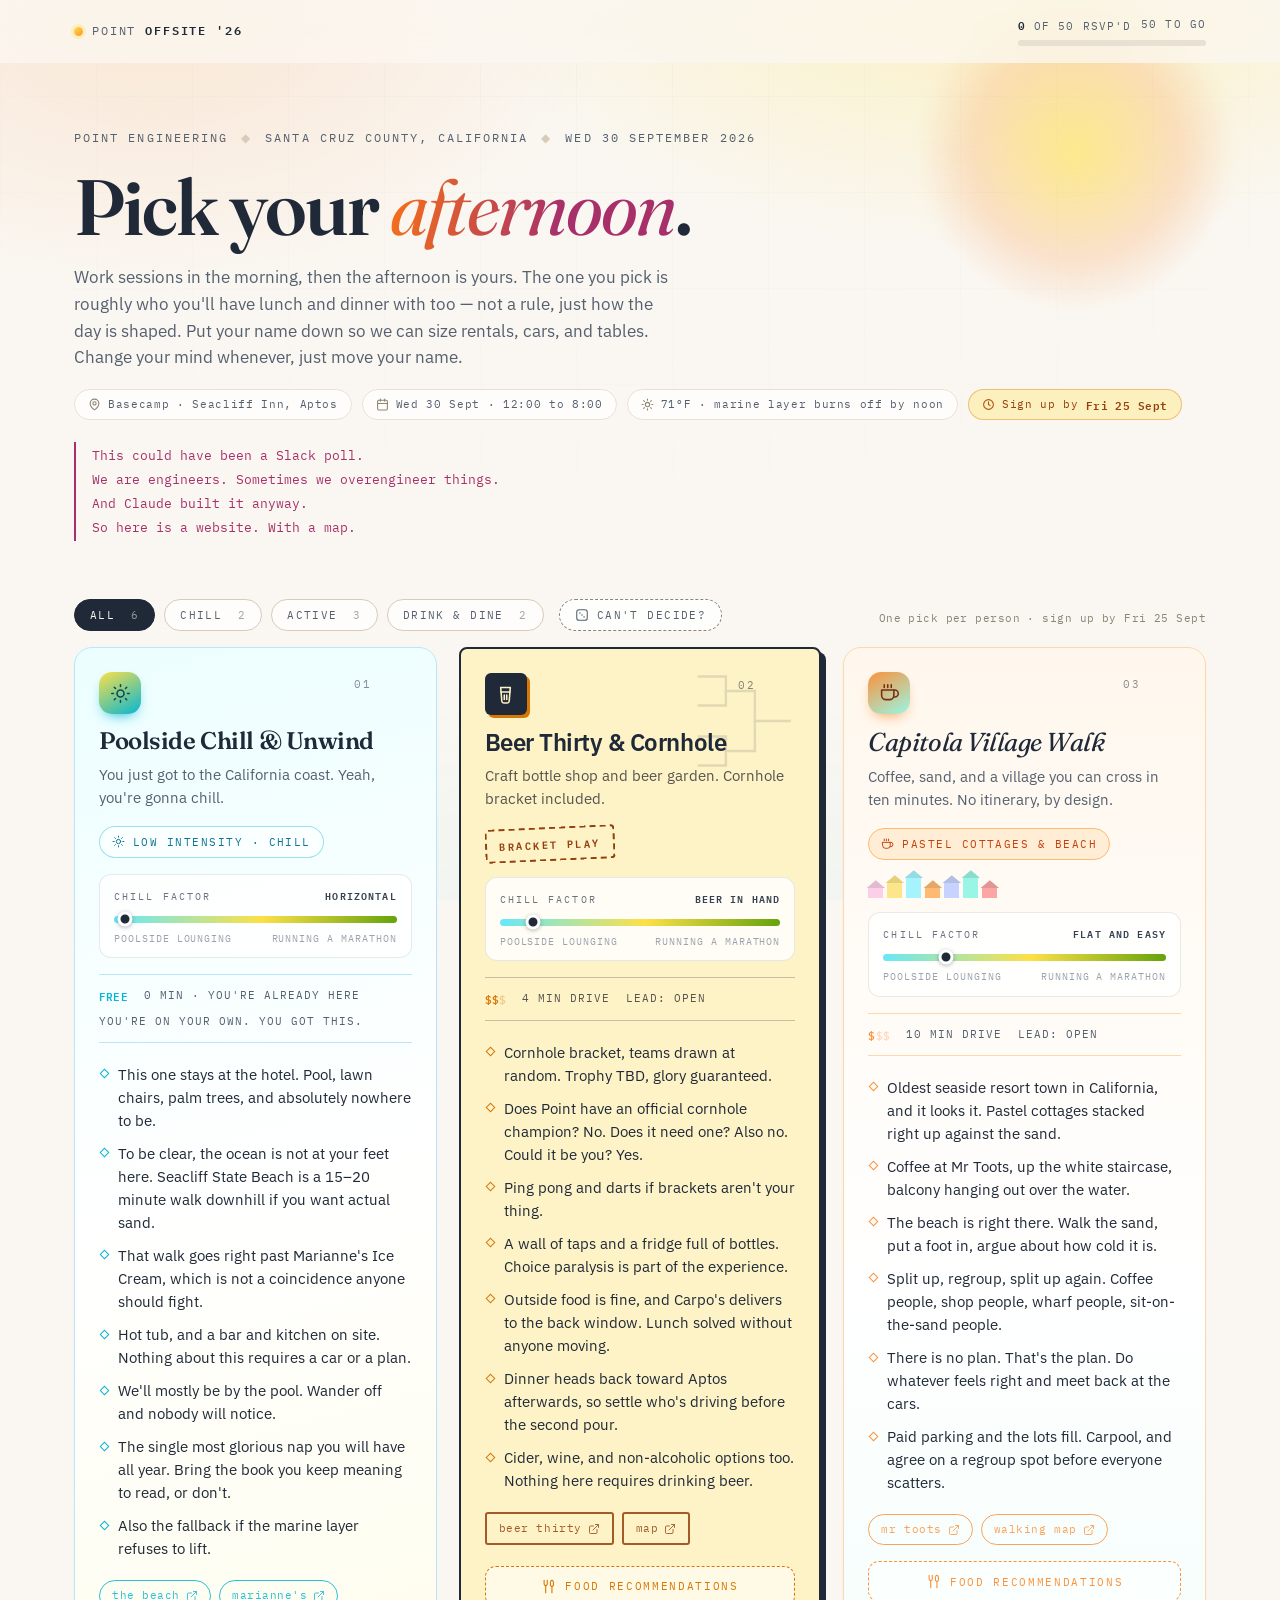
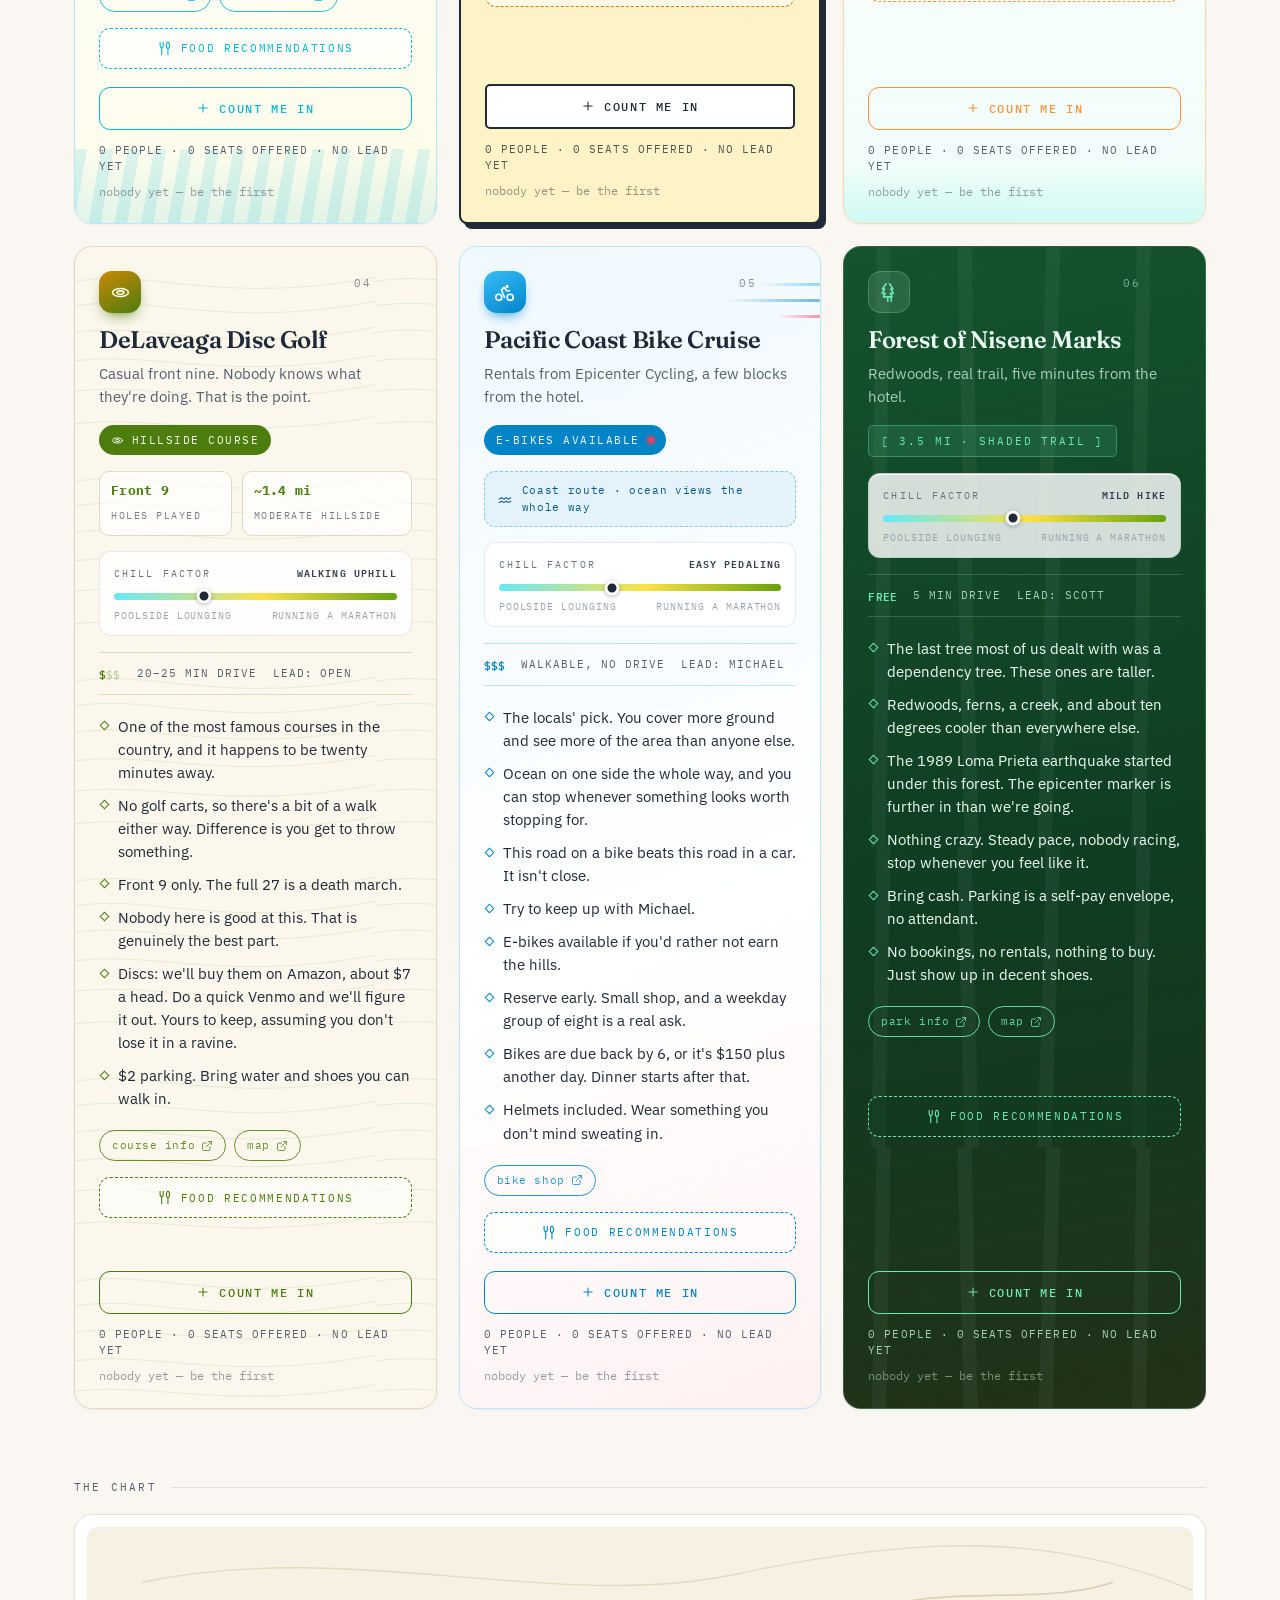
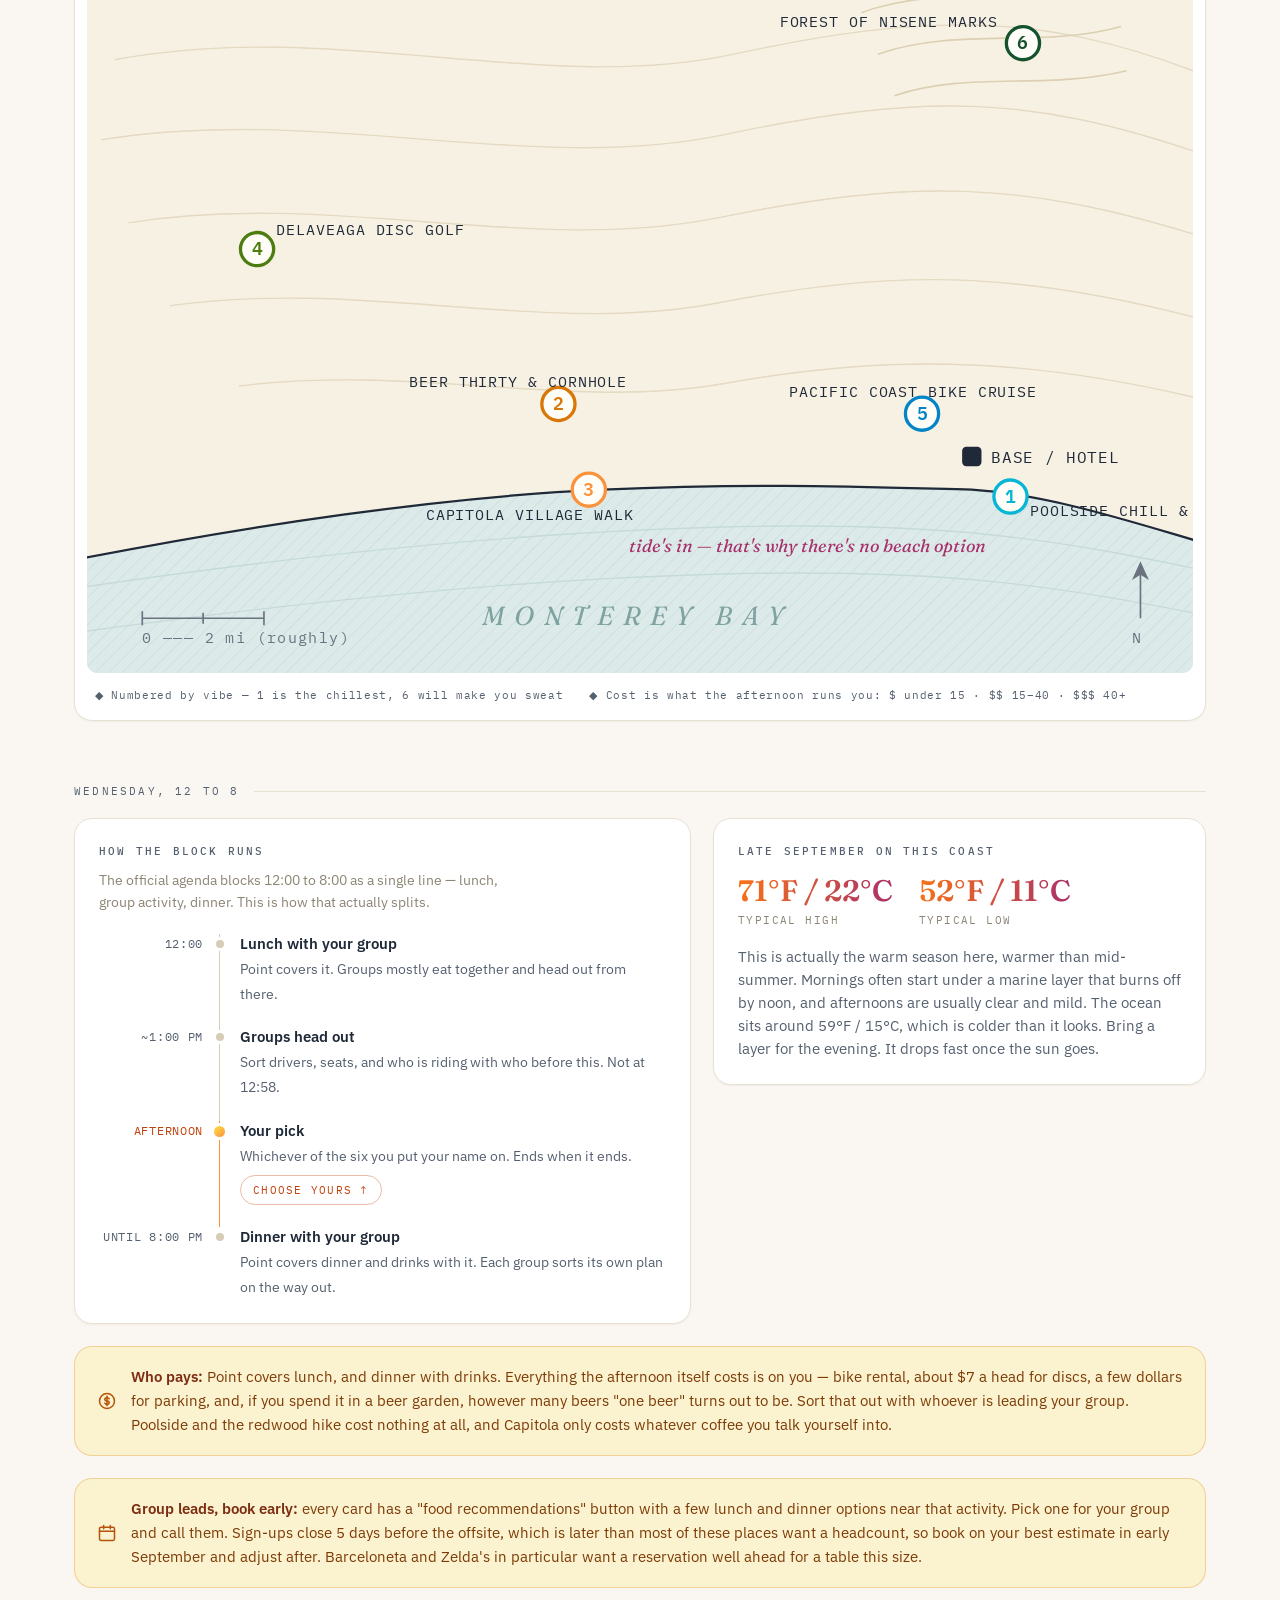
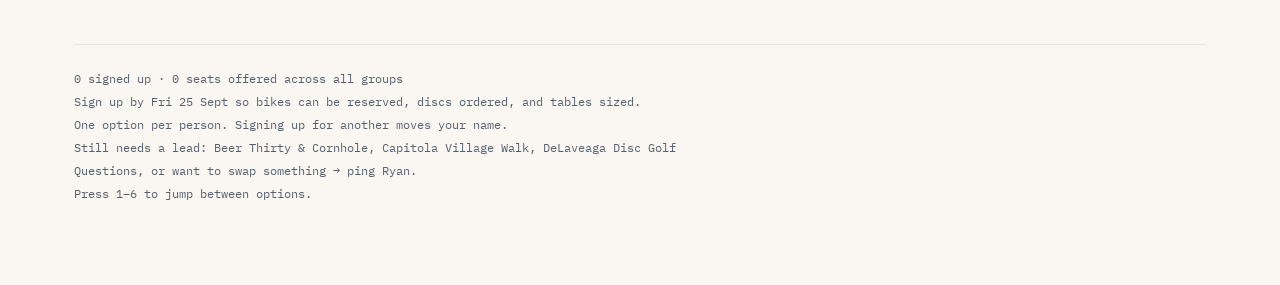
==== commit a0419a4b: "Add per-activity food options and require names for group planning Co-authored-by: Cursor <cursorage" ====
--- a/index.html
+++ b/index.html
@@ -15,7 +15,7 @@
     <meta property="og:url" content="https://ryan-evans-point.github.io/eng-offsite-9-2026/">
     <meta property="og:title" content="Pick your afternoon">
     <meta property="og:description"
-        content="Six ways to spend Wednesday afternoon in Santa Cruz County. Put your name on one.">
+        content="Six ways to spend Wednesday afternoon in Santa Cruz County. The one you pick is your lunch and dinner crew too.">
     <meta property="og:image" content="https://ryan-evans-point.github.io/eng-offsite-9-2026/og.png">
     <meta property="og:image:width" content="1200">
     <meta property="og:image:height" content="630">
@@ -63,8 +63,9 @@
             <h1>Pick your <em>afternoon</em>.</h1>
 
             <p class="standfirst">
-                Six ways to spend the block between lunch and dinner. Put your name on one so we can size
-                rentals, cars, and reservations. Change your mind whenever — just move your name.
+                Work sessions in the morning, then the afternoon is yours. The one you pick is roughly who you'll
+                have lunch and dinner with too — not a rule, just how the day is shaped. Put your name down so we
+                can size rentals, cars, and tables. Change your mind whenever, just move your name.
             </p>
 
             <div class="venue">
@@ -74,7 +75,7 @@
                         <path d="M20 10c0 6-8 12-8 12s-8-6-8-12a8 8 0 0 1 16 0Z" />
                         <circle cx="12" cy="10" r="3" />
                     </svg>
-                    Basecamp · Aptos, CA
+                    Basecamp · Seacliff Inn, Aptos
                 </span>
                 <span>
                     <svg viewBox="0 0 24 24" fill="none" stroke="currentColor" stroke-width="2" stroke-linecap="round"
@@ -94,8 +95,8 @@
                     71°F · marine layer burns off by noon
                 </span>
                 <span class="due">
-                    <svg viewBox="0 0 24 24" fill="none" stroke="currentColor" stroke-width="2"
-                        stroke-linecap="round" stroke-linejoin="round" aria-hidden="true">
+                    <svg viewBox="0 0 24 24" fill="none" stroke="currentColor" stroke-width="2" stroke-linecap="round"
+                        stroke-linejoin="round" aria-hidden="true">
                         <circle cx="12" cy="12" r="9" />
                         <path d="M12 7v5l3 2" />
                     </svg>
@@ -211,7 +212,7 @@
                 </svg>
                 <div class="legend">
                     <span>◆ Numbered by vibe — 1 is the chillest, 6 will make you sweat</span>
-                    <span>◆ Cost: $ under 15 · $$ 15–40 · $$$ 40+</span>
+                    <span>◆ Cost is what the afternoon runs you: $ under 15 · $$ 15–40 · $$$ 40+</span>
                 </div>
             </div>
         </section>
@@ -250,9 +251,26 @@
                     <path d="M12 6.4v11.2" />
                 </svg>
                 <p>
-                    <b>Who pays:</b> you do, for the small stuff. Bike rental, about $7 a head for discs, a few dollars
-                    for parking, and however many beers "one beer" turns out to be. Check the dollar signs on each card
-                    — two of the six cost nothing at all.
+                    <b>Who pays:</b> Point covers lunch, and dinner with drinks. Everything the afternoon itself costs
+                    is on you — bike rental, about $7 a head for discs, a few dollars for parking, and, if you spend it
+                    in a beer garden, however many beers "one beer" turns out to be. Sort that out with whoever is
+                    leading your group. Poolside and the redwood hike cost nothing at all, and Capitola only costs
+                    whatever coffee you talk yourself into.
+                </p>
+            </div>
+
+            <div class="paynote">
+                <svg viewBox="0 0 24 24" fill="none" stroke="currentColor" stroke-width="1.8" stroke-linecap="round"
+                    stroke-linejoin="round" aria-hidden="true">
+                    <rect x="3" y="5" width="18" height="16" rx="2" />
+                    <path d="M3 10h18M8 3v4M16 3v4" />
+                </svg>
+                <p>
+                    <b>Group leads, book early:</b> every card has a "food recommendations" button with a few lunch and
+                    dinner options near that activity. Pick one for your group and call them. Sign-ups close 5 days
+                    before the offsite, which is later than most of these places want a headcount, so book on your best
+                    estimate in early September and adjust after. Barceloneta and Zelda's in particular want a
+                    reservation well ahead for a table this size.
                 </p>
             </div>
         </section>
@@ -283,9 +301,7 @@
             <div class="f">
                 <label for="fName">Your name</label>
                 <input type="text" id="fName" placeholder="e.g. Ryan Evans" autocomplete="off" spellcheck="false">
-                <label class="check" style="margin-top:10px">
-                    <input type="checkbox" id="fAnon"> Keep me anonymous. I'll still count toward the headcount.
-                </label>
+                <p class="hint flush">Your group needs to know who's coming, so this one is required.</p>
             </div>
 
             <div class="f">
@@ -308,7 +324,9 @@
 
             <div class="f">
                 <label for="fNote">Anything else? (optional)</label>
-                <textarea id="fNote" placeholder="Timing constraints, gear you can bring, questions…"></textarea>
+                <textarea id="fNote"
+                    placeholder="Timing constraints, dietary restrictions gear you can bring, restaurant preferences, questions…"></textarea>
+                <p class="hint flush">Goes to Ryan and your group lead. It doesn't show up on this page.</p>
             </div>
 
             <p class="err" id="fErr"></p>
--- a/styles.css
+++ b/styles.css
@@ -739,6 +739,204 @@
     height: 12px
 }
 
+/* two faces of the same card. The front keeps its place in the flow even
+   when hidden, so flipping never changes the card's height. */
+/* both faces share one grid cell, so the card is always as tall as the taller
+   of the two and nothing gets clipped on the flip */
+.faces {
+    display: grid;
+}
+
+.face {
+    grid-area: 1 / 1;
+    transition: opacity .26s, transform .3s var(--spring), visibility .26s
+}
+
+.face.front {
+    display: flex;
+    flex-direction: column;
+}
+
+.face.back {
+    align-self: start;
+    visibility: hidden;
+    opacity: 0;
+    transform: translateX(18px);
+}
+
+.card.flipped .face.front {
+    visibility: hidden;
+    opacity: 0;
+    transform: translateX(-18px);
+}
+
+.card.flipped .face.back {
+    visibility: visible;
+    opacity: 1;
+    transform: none;
+}
+
+/* the wrapper eats the leftover column space so the button hugs the card's
+   footer no matter which face is taller */
+.flipto-wrap {
+    margin-top: auto;
+    padding-top: 16px;
+}
+
+.flipto {
+    width: 100%;
+    display: flex;
+    align-items: center;
+    justify-content: center;
+    gap: 9px;
+    padding: 12px;
+    font-family: "IBM Plex Mono", monospace;
+    font-size: 10.5px;
+    letter-spacing: .16em;
+    text-transform: uppercase;
+    color: var(--accent);
+    background: rgba(255, 255, 255, .55);
+    border: 1px dashed currentColor;
+    border-radius: 11px;
+    cursor: pointer;
+    transition: transform .3s var(--spring), background .18s;
+}
+
+.flipto:hover {
+    transform: translateY(-2px);
+    background: #fff;
+}
+
+.flipto svg {
+    width: 15px;
+    height: 15px;
+}
+
+.food-top {
+    display: flex;
+    align-items: flex-start;
+    justify-content: space-between;
+    gap: 12px;
+    padding-bottom: 12px;
+    margin-bottom: 14px;
+    border-bottom: 1px solid var(--card-line);
+}
+
+.food-top b {
+    display: block;
+    font-family: Fraunces, Georgia, serif;
+    font-size: 1.05rem;
+    font-weight: 600;
+    color: var(--card-ink);
+}
+
+.food-top span {
+    font-size: .8rem;
+    color: var(--card-ink-2);
+}
+
+.unflip {
+    flex: 0 0 auto;
+    font-family: "IBM Plex Mono", monospace;
+    font-size: 10px;
+    letter-spacing: .12em;
+    text-transform: uppercase;
+    color: var(--accent);
+    background: none;
+    border: 1px solid currentColor;
+    border-radius: 99px;
+    padding: 6px 13px;
+    cursor: pointer;
+    transition: transform .3s var(--spring), background .18s;
+}
+
+.unflip::before {
+    content: "← "
+}
+
+.unflip:hover {
+    transform: translateX(-2px);
+    background: rgba(255, 255, 255, .7);
+}
+
+.meal+.meal {
+    margin-top: 14px
+}
+
+.meal-h {
+    display: flex;
+    align-items: center;
+    gap: 7px;
+    margin: 0 0 8px;
+    font-family: "IBM Plex Mono", monospace;
+    font-size: 9.5px;
+    letter-spacing: .22em;
+    text-transform: uppercase;
+    color: var(--accent);
+}
+
+.meal-h i {
+    font-style: normal;
+    letter-spacing: 0;
+    color: var(--card-ink-2);
+    opacity: .7;
+}
+
+.meal-h::after {
+    content: "";
+    flex: 1;
+    height: 1px;
+    background: var(--card-line);
+}
+
+/* two-up on a wide card, one-up on a narrow one, without a breakpoint */
+.spots {
+    display: grid;
+    grid-template-columns: repeat(auto-fit, minmax(200px, 1fr));
+    gap: 8px;
+}
+
+/* the tiles always sit on their own near-white surface, so their ink is fixed
+   rather than themed — otherwise the dark cards render pale-on-pale */
+.spot {
+    display: flex;
+    flex-direction: column;
+    gap: 3px;
+    padding: 9px 11px 10px;
+    border: 1px solid var(--card-line);
+    border-radius: 10px;
+    background: rgba(255, 255, 255, .82);
+    text-decoration: none;
+    color: inherit;
+    transition: transform .3s var(--spring), border-color .18s, background .18s;
+}
+
+.spot:hover {
+    transform: translateY(-2px);
+    border-color: var(--accent);
+    background: #fff;
+}
+
+.spot b {
+    font-size: .88rem;
+    font-weight: 600;
+    color: #1F2937;
+}
+
+.spot .what {
+    font-size: .8rem;
+    line-height: 1.4;
+    color: #4B5563;
+}
+
+.spot .meta {
+    font-family: "IBM Plex Mono", monospace;
+    font-size: 9.5px;
+    letter-spacing: .08em;
+    text-transform: uppercase;
+    color: #8A8F98;
+}
+
 /* footer of card */
 .card-foot {
     margin-top: auto;
@@ -845,19 +1043,6 @@
 .sep {
     opacity: .35;
     margin: 0 2px
-}
-
-.rnotes {
-    margin-top: 8px;
-    font-family: "IBM Plex Mono", monospace;
-    font-size: 11px;
-    color: var(--card-ink-2);
-    line-height: 1.8
-}
-
-.rnotes span {
-    display: block;
-    font-style: italic
 }
 
 /* "you're in" flag */
@@ -1301,6 +1486,24 @@
     opacity: .9
 }
 
+/* the food face: a translucent-white button or hairline disappears on this
+   card, so both get a dark-green treatment instead */
+.t-forest .flipto {
+    background: rgba(15, 61, 34, .55)
+}
+
+.t-forest .flipto:hover {
+    background: rgba(15, 61, 34, .85)
+}
+
+.t-forest .spot {
+    border-color: rgba(20, 83, 45, .2)
+}
+
+.t-forest .spot:hover {
+    border-color: #047857
+}
+
 .t-forest::after {
     /* redwood trunks */
     content: "";
@@ -1794,6 +1997,12 @@
     padding-left: 25px
 }
 
+/* the indent above lines a hint up under a checkbox label; hints that
+   follow a full-width field sit flush instead */
+.hint.flush {
+    padding-left: 0
+}
+
 .moving {
     display: none;
     align-items: flex-start;
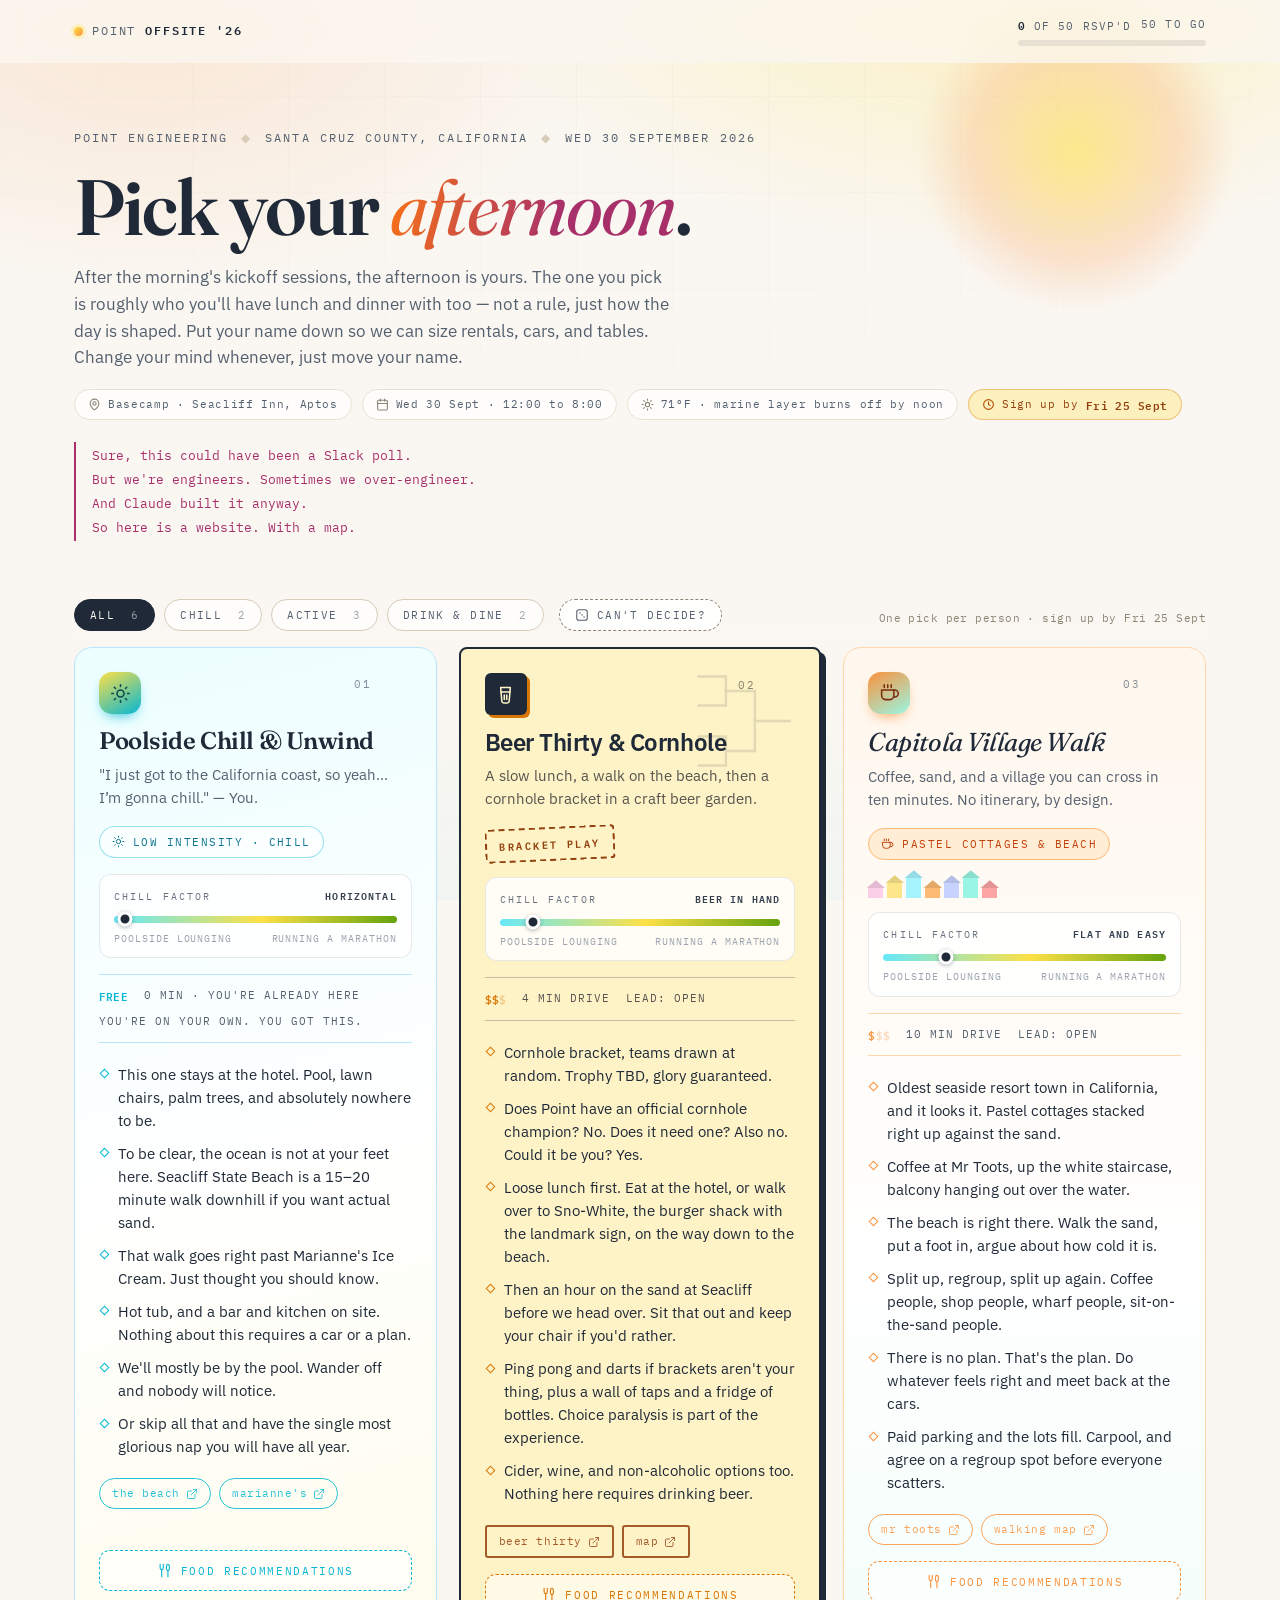
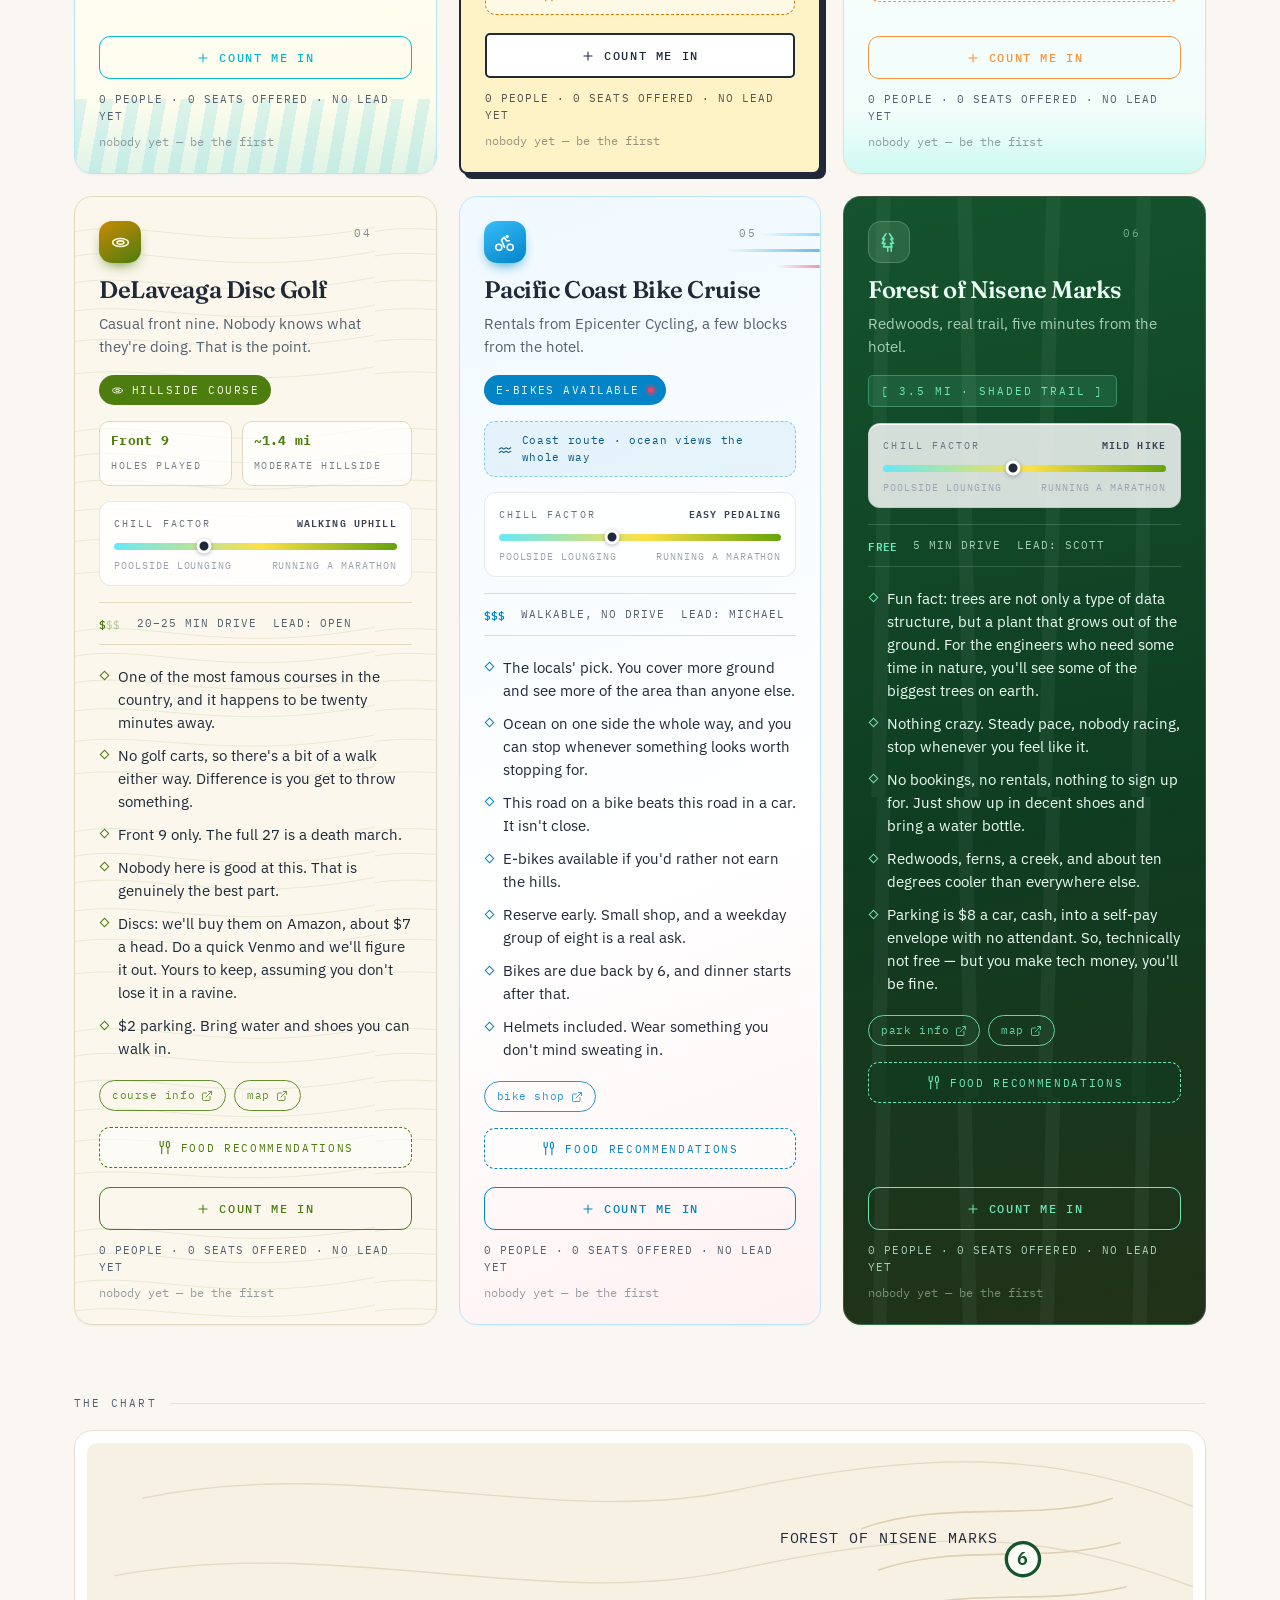
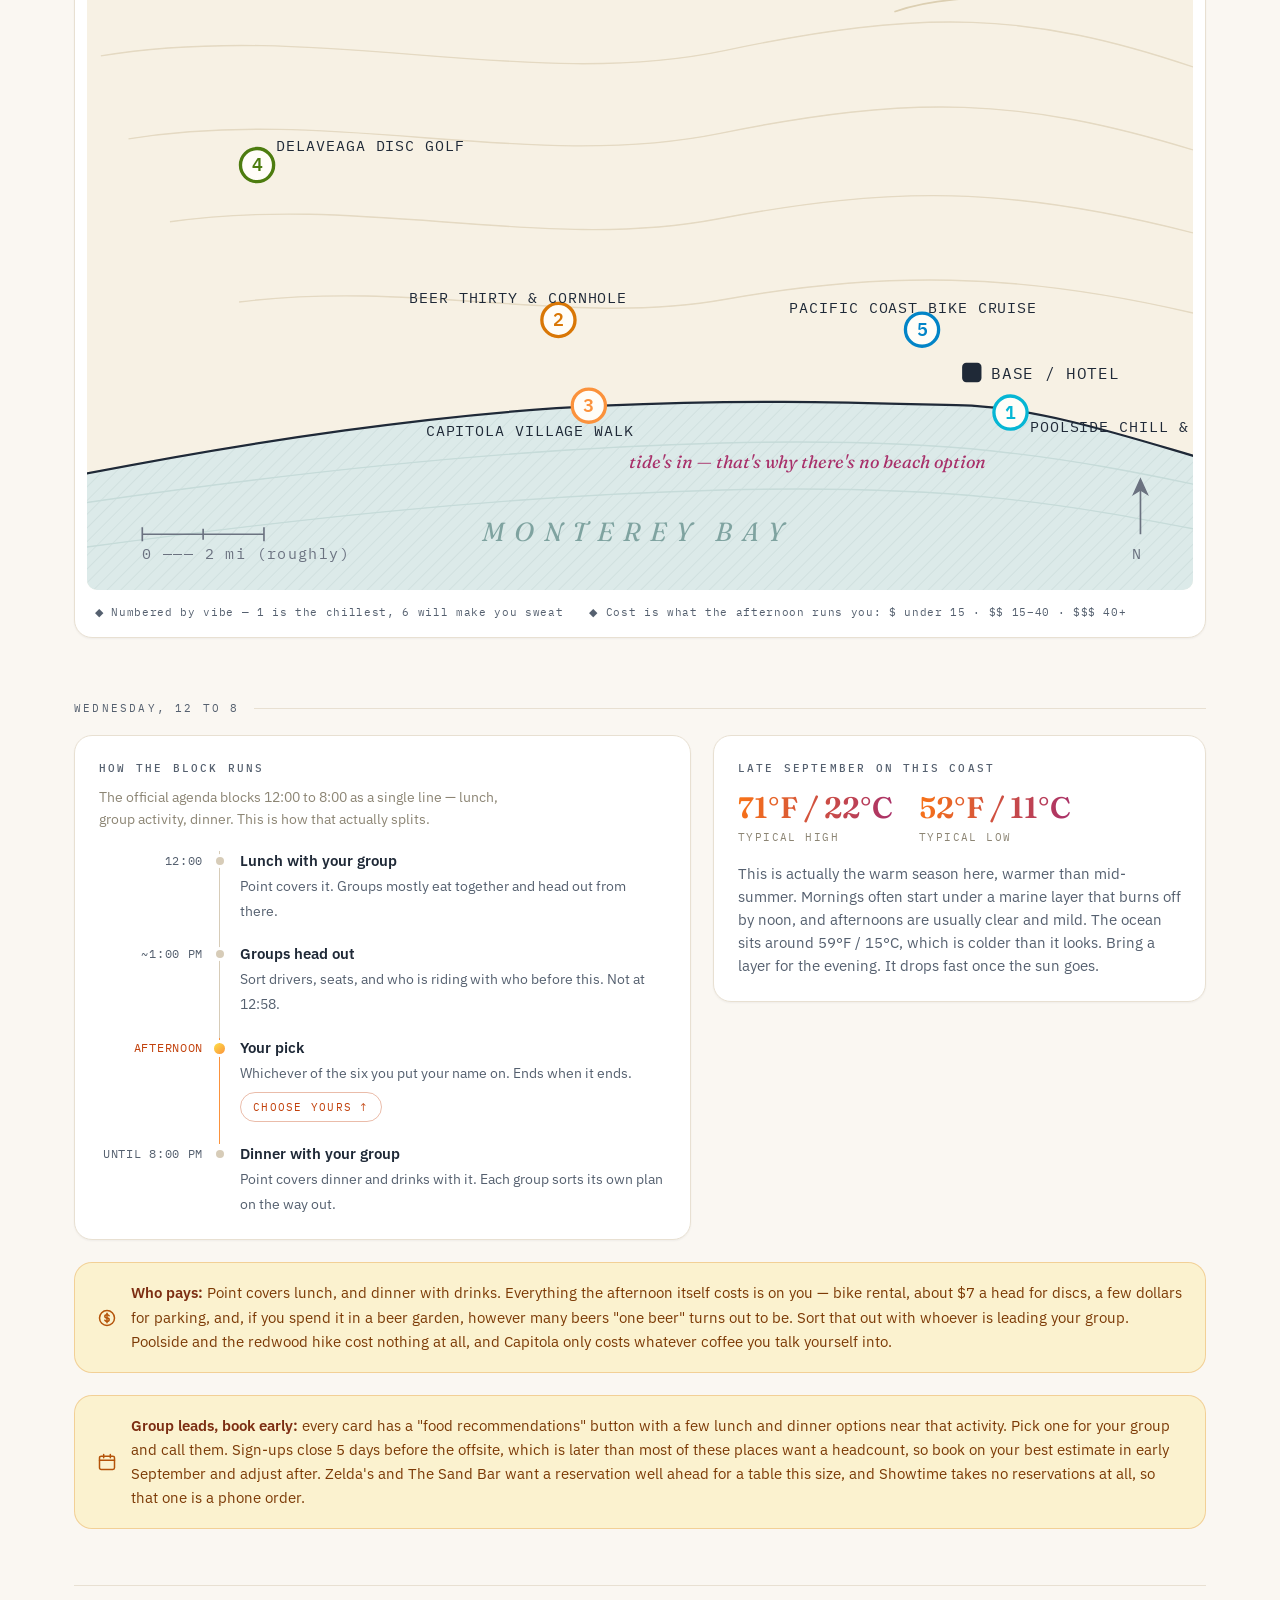
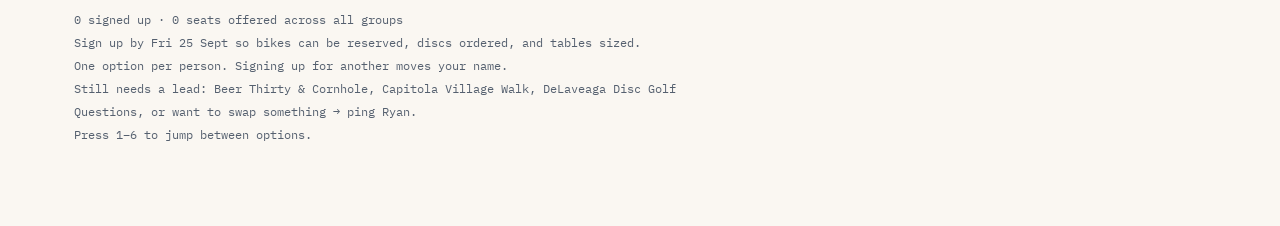
==== commit 7f654c94: "Rework activity copy and swap in closer dinner options Co-authored-by: Cursor <cursoragent@cursor.co" ====
--- a/index.html
+++ b/index.html
@@ -63,7 +63,7 @@
             <h1>Pick your <em>afternoon</em>.</h1>
 
             <p class="standfirst">
-                Work sessions in the morning, then the afternoon is yours. The one you pick is roughly who you'll
+                After the morning's kickoff sessions, the afternoon is yours. The one you pick is roughly who you'll
                 have lunch and dinner with too — not a rule, just how the day is shaped. Put your name down so we
                 can size rentals, cars, and tables. Change your mind whenever, just move your name.
             </p>
@@ -105,8 +105,8 @@
             </div>
 
             <p class="confession">
-                This could have been a Slack poll.<br>
-                We are engineers. Sometimes we overengineer things.<br>
+                Sure, this could have been a Slack poll.<br>
+                But we're engineers. Sometimes we over-engineer.<br>
                 And Claude built it anyway.<br>
                 So here is a website. With a map.
             </p>
@@ -269,8 +269,9 @@
                     <b>Group leads, book early:</b> every card has a "food recommendations" button with a few lunch and
                     dinner options near that activity. Pick one for your group and call them. Sign-ups close 5 days
                     before the offsite, which is later than most of these places want a headcount, so book on your best
-                    estimate in early September and adjust after. Barceloneta and Zelda's in particular want a
-                    reservation well ahead for a table this size.
+                    estimate in early September and adjust after. Zelda's and The Sand Bar want a reservation well
+                    ahead for a table this size, and Showtime takes no reservations at all, so that one is a phone
+                    order.
                 </p>
             </div>
         </section>
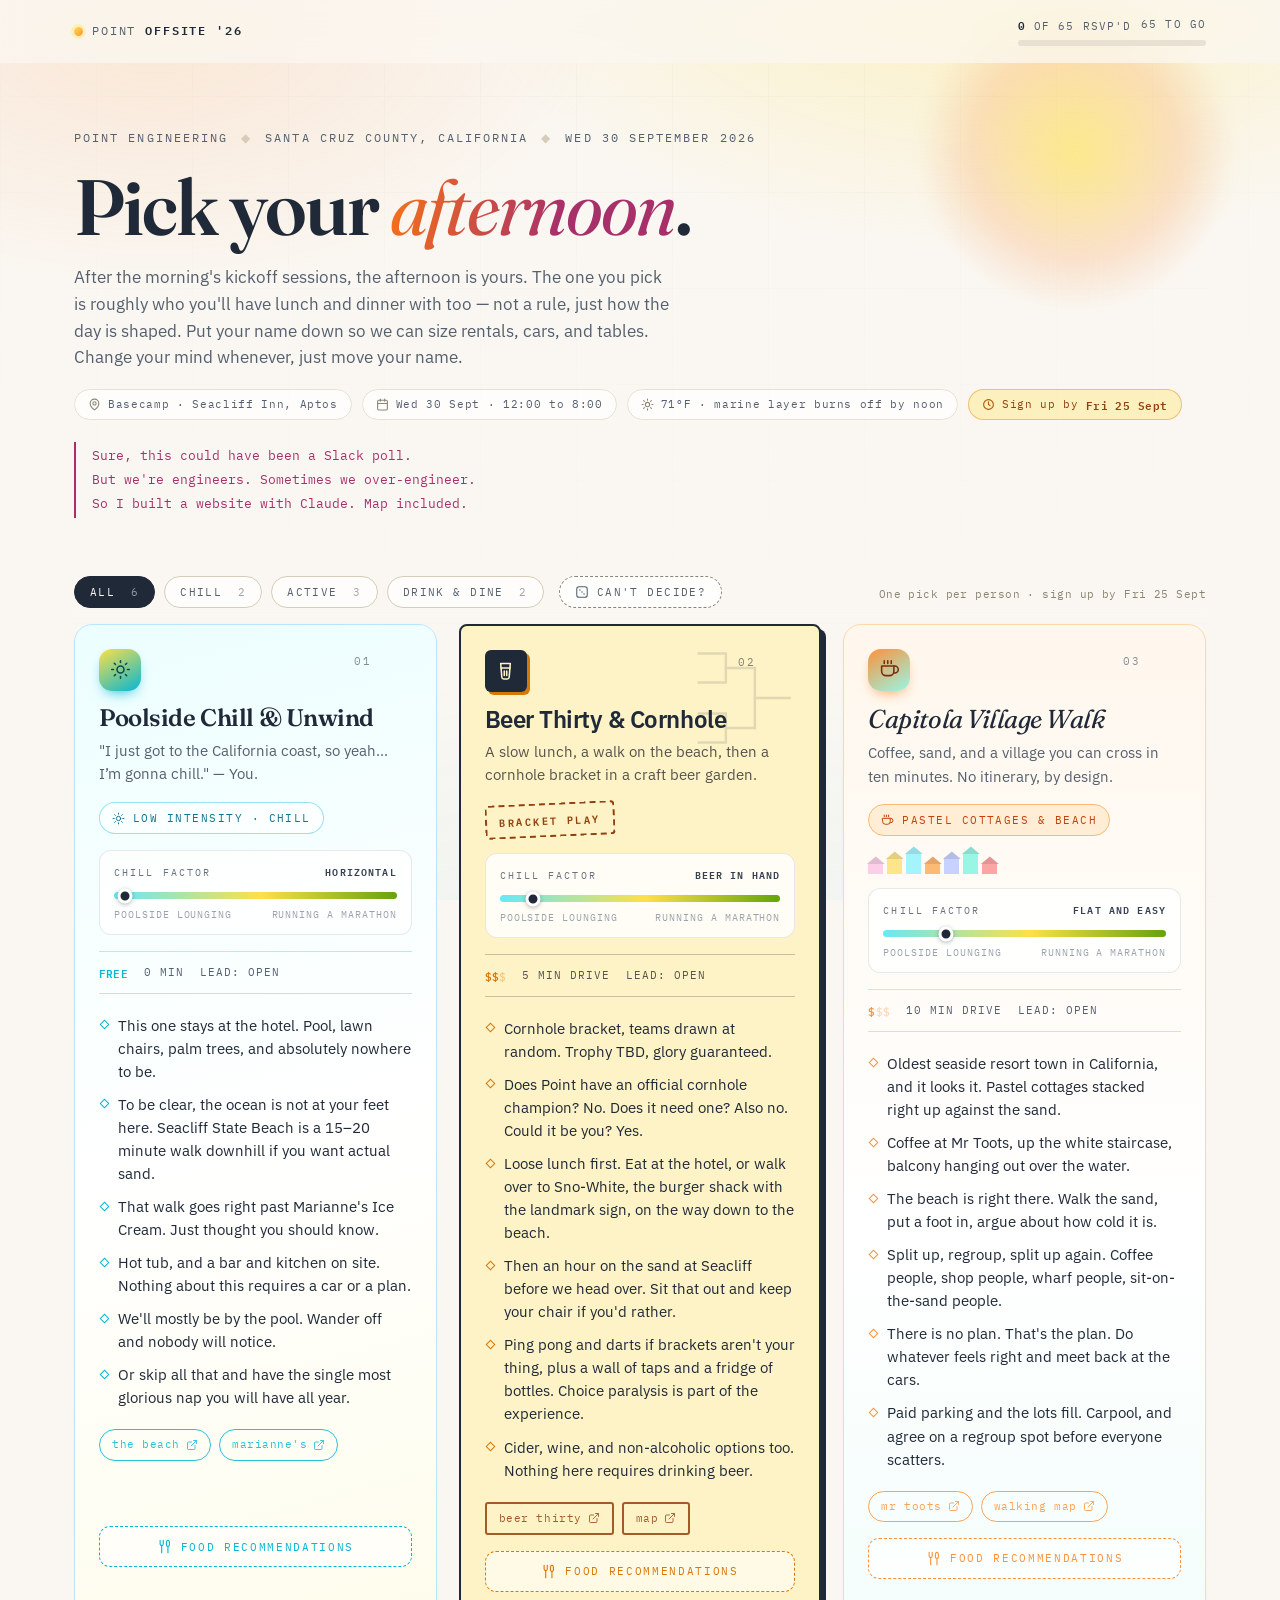
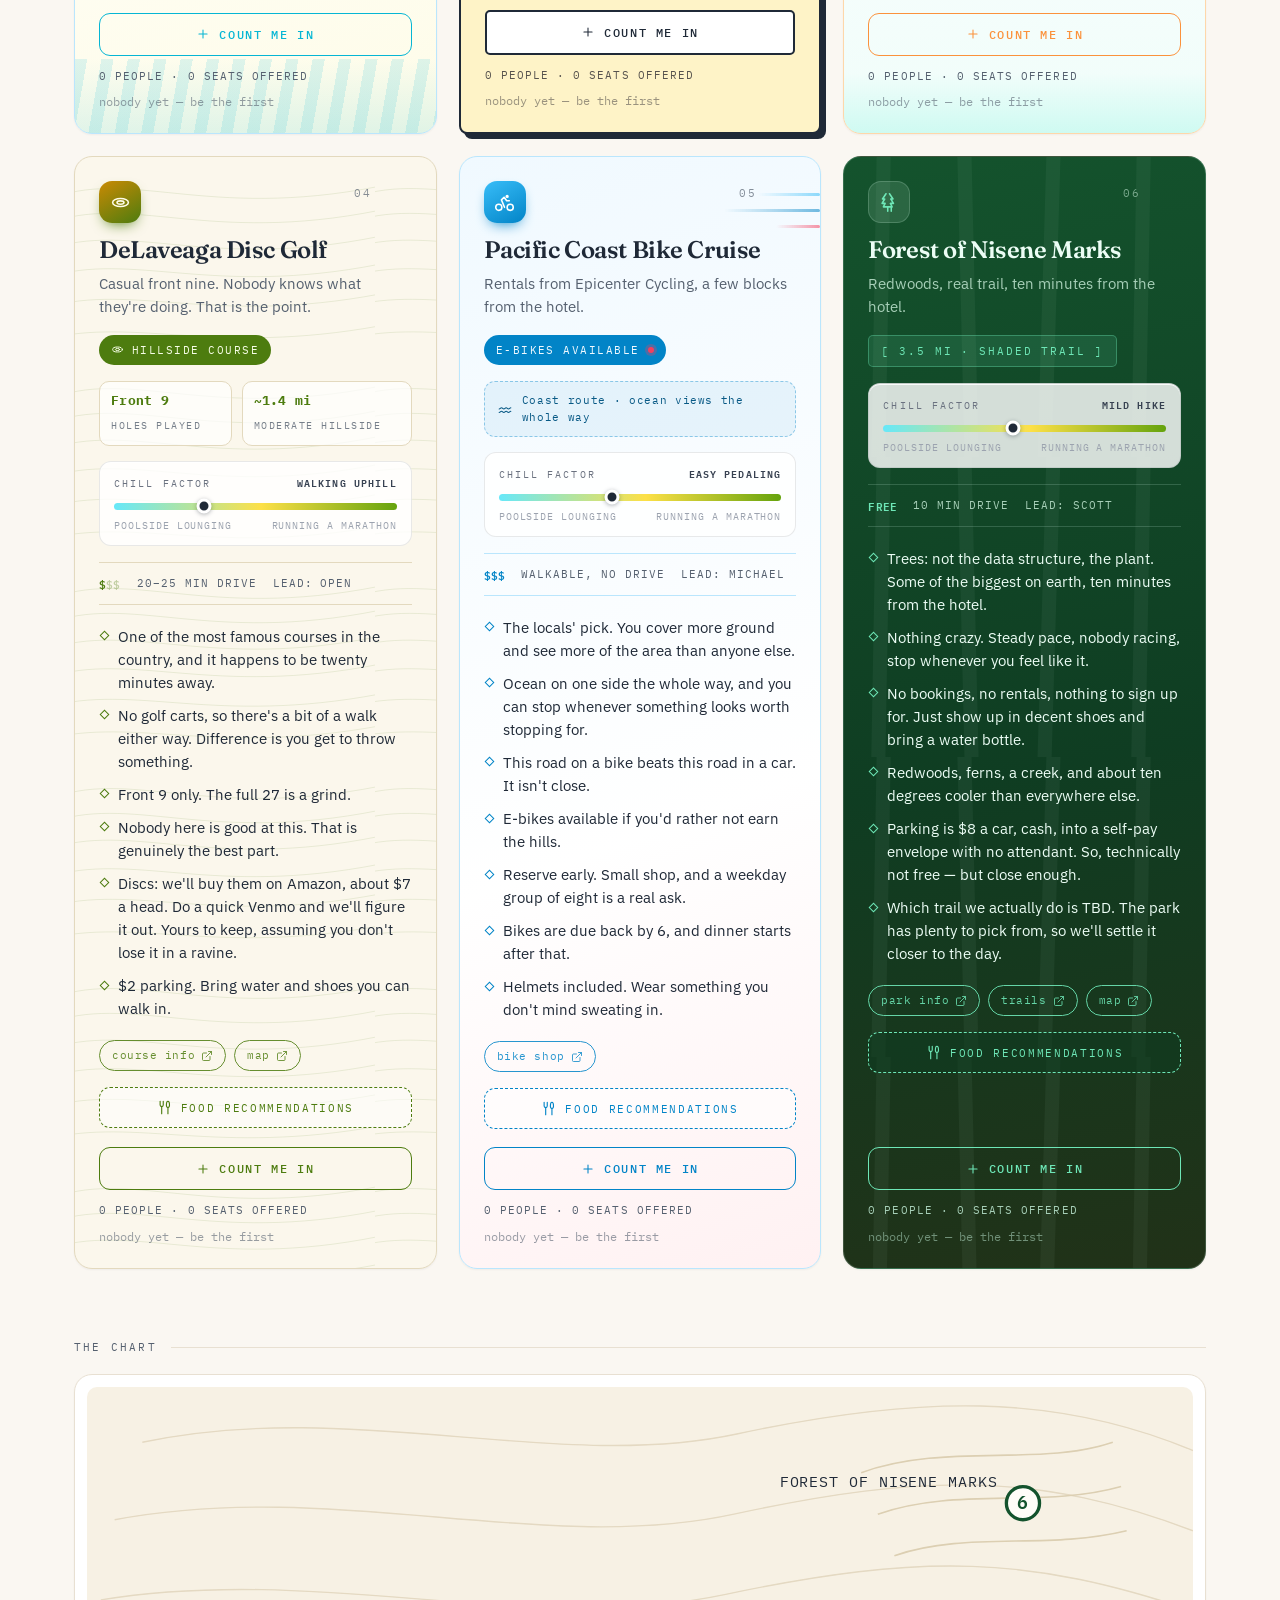
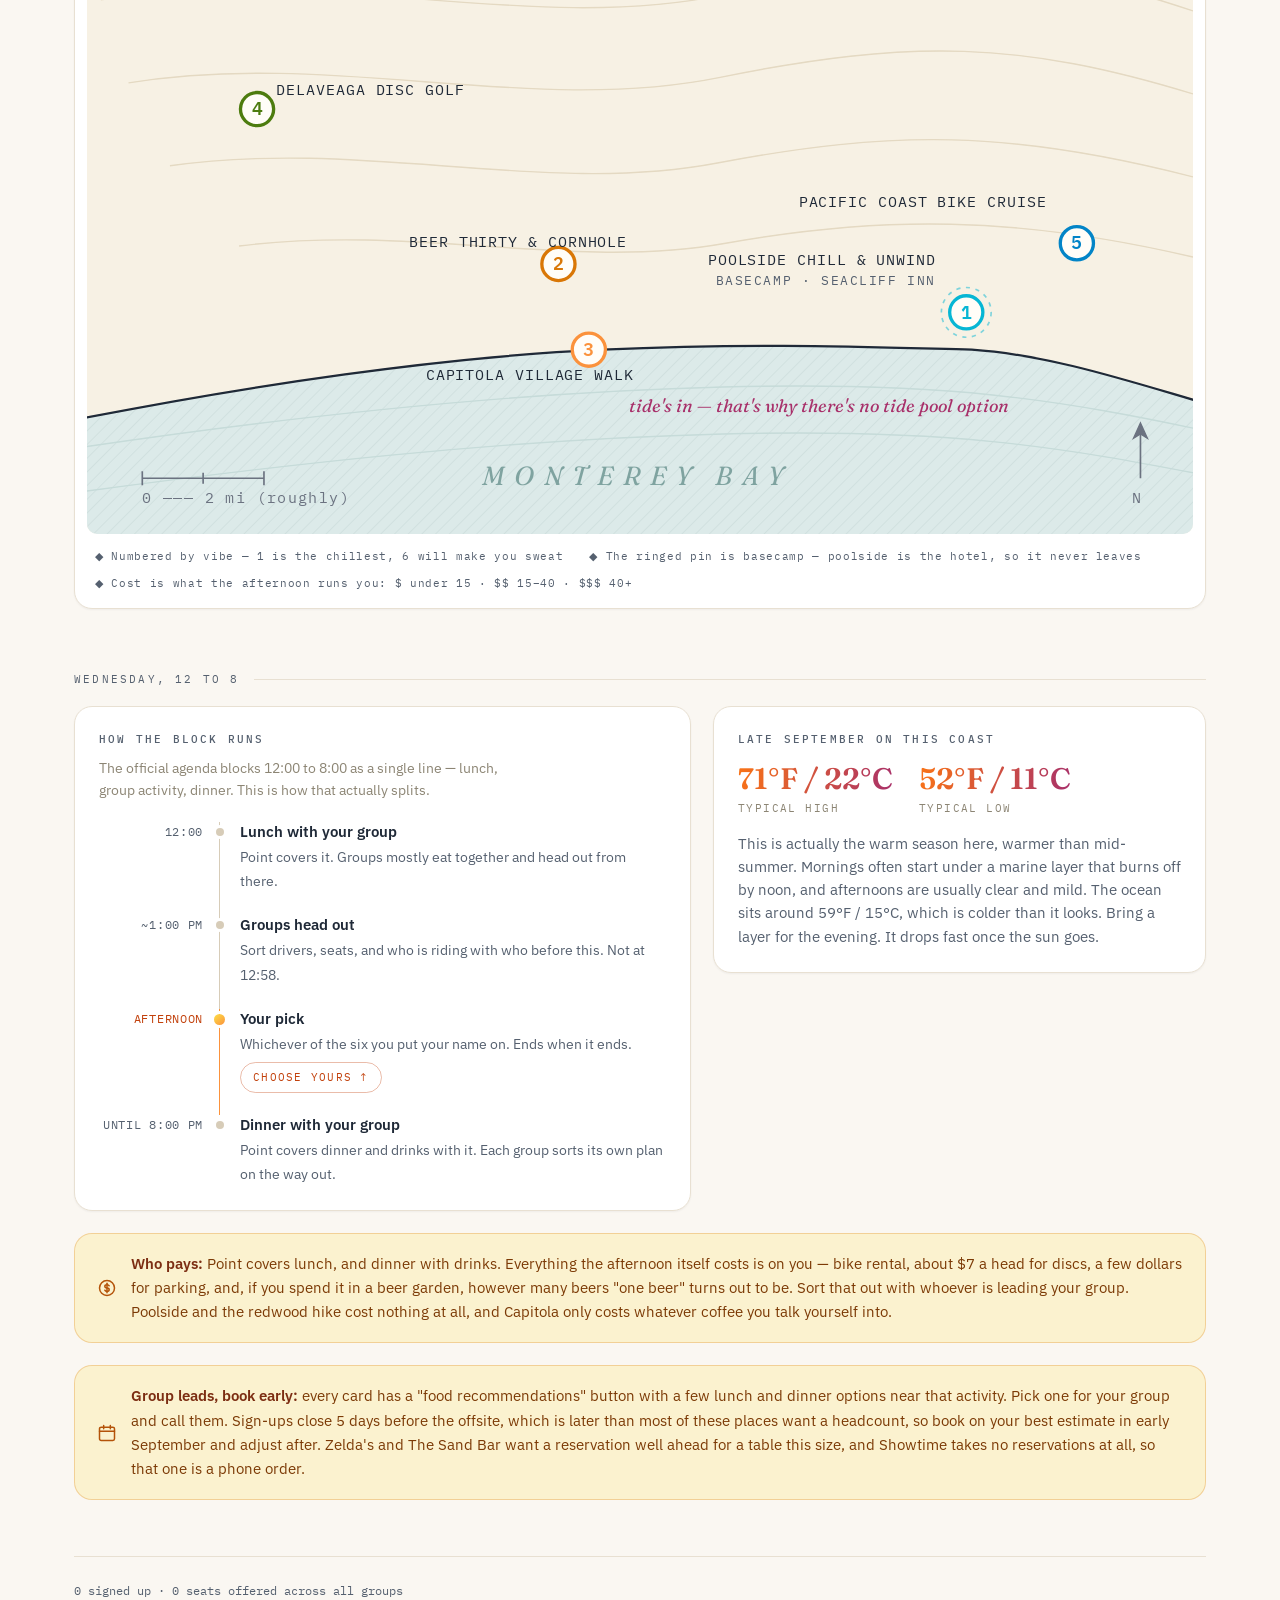
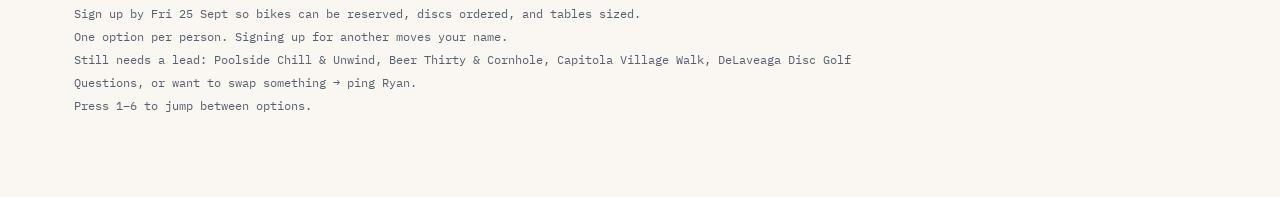
==== commit b39ecf85: "Mark the hotel pin as basecamp and raise headcount to 65 Co-authored-by: Cursor <cursoragent@cursor." ====
--- a/index.html
+++ b/index.html
@@ -40,7 +40,8 @@
 
             <div class="bar-right">
                 <div class="rsvp" title="Headcount across all six options">
-                    <div class="rsvp-line"><span><b id="rsvpCount">0</b> of 50 RSVP'd</span><span id="rsvpLeft"></span>
+                    <div class="rsvp-line"><span><b id="rsvpCount">0</b> of <span id="rsvpTotal">0</span> RSVP'd</span><span
+                            id="rsvpLeft"></span>
                     </div>
                     <div class="rsvp-track" id="rsvpTrack"></div>
                 </div>
@@ -107,8 +108,7 @@
             <p class="confession">
                 Sure, this could have been a Slack poll.<br>
                 But we're engineers. Sometimes we over-engineer.<br>
-                And Claude built it anyway.<br>
-                So here is a website. With a map.
+                So I built a website with Claude. Map included.
             </p>
 
         </section>
@@ -185,7 +185,7 @@
                     <text x="286" y="505" font-family="Fraunces,Georgia,serif" font-style="italic" font-size="19"
                         letter-spacing="7" fill="#7FA3A0">MONTEREY BAY</text>
                     <text x="392" y="452" font-family="Fraunces,Georgia,serif" font-style="italic" font-size="13"
-                        fill="#A8306A">tide's in — that's why there's no beach option</text>
+                        fill="#A8306A">tide's in — that's why there's no tide pool option</text>
 
                     <g stroke="#6B7280" fill="#6B7280">
                         <line x1="762" y1="500" x2="762" y2="466" stroke-width="1.2" />
@@ -202,16 +202,11 @@
                     <text x="40" y="518" font-family="IBM Plex Mono,monospace" font-size="10.5" letter-spacing="1"
                         fill="#6B7280">0 ——— 2 mi (roughly)</text>
 
-                    <g>
-                        <rect x="633" y="376" width="14" height="14" rx="3" fill="#1F2937" />
-                        <text x="654" y="388" font-family="IBM Plex Mono,monospace" font-size="11.5" letter-spacing=".5"
-                            fill="#1F2937">BASE / HOTEL</text>
-                    </g>
-
                     <g id="pins"></g>
                 </svg>
                 <div class="legend">
                     <span>◆ Numbered by vibe — 1 is the chillest, 6 will make you sweat</span>
+                    <span>◆ The ringed pin is basecamp — poolside is the hotel, so it never leaves</span>
                     <span>◆ Cost is what the afternoon runs you: $ under 15 · $$ 15–40 · $$$ 40+</span>
                 </div>
             </div>
--- a/styles.css
+++ b/styles.css
@@ -1603,6 +1603,26 @@
     fill: var(--ink)
 }
 
+.pin .sub {
+    font-family: "IBM Plex Mono", monospace;
+    font-size: 9.5px;
+    letter-spacing: .12em;
+    fill: var(--ink-2)
+}
+
+.pin .base-ring {
+    fill: none;
+    stroke-width: 1.2;
+    stroke-dasharray: 3 4;
+    opacity: .5;
+    transition: opacity .2s;
+}
+
+.pin:hover .base-ring,
+.pin.lit .base-ring {
+    opacity: 1
+}
+
 .legend {
     display: flex;
     flex-wrap: wrap;
